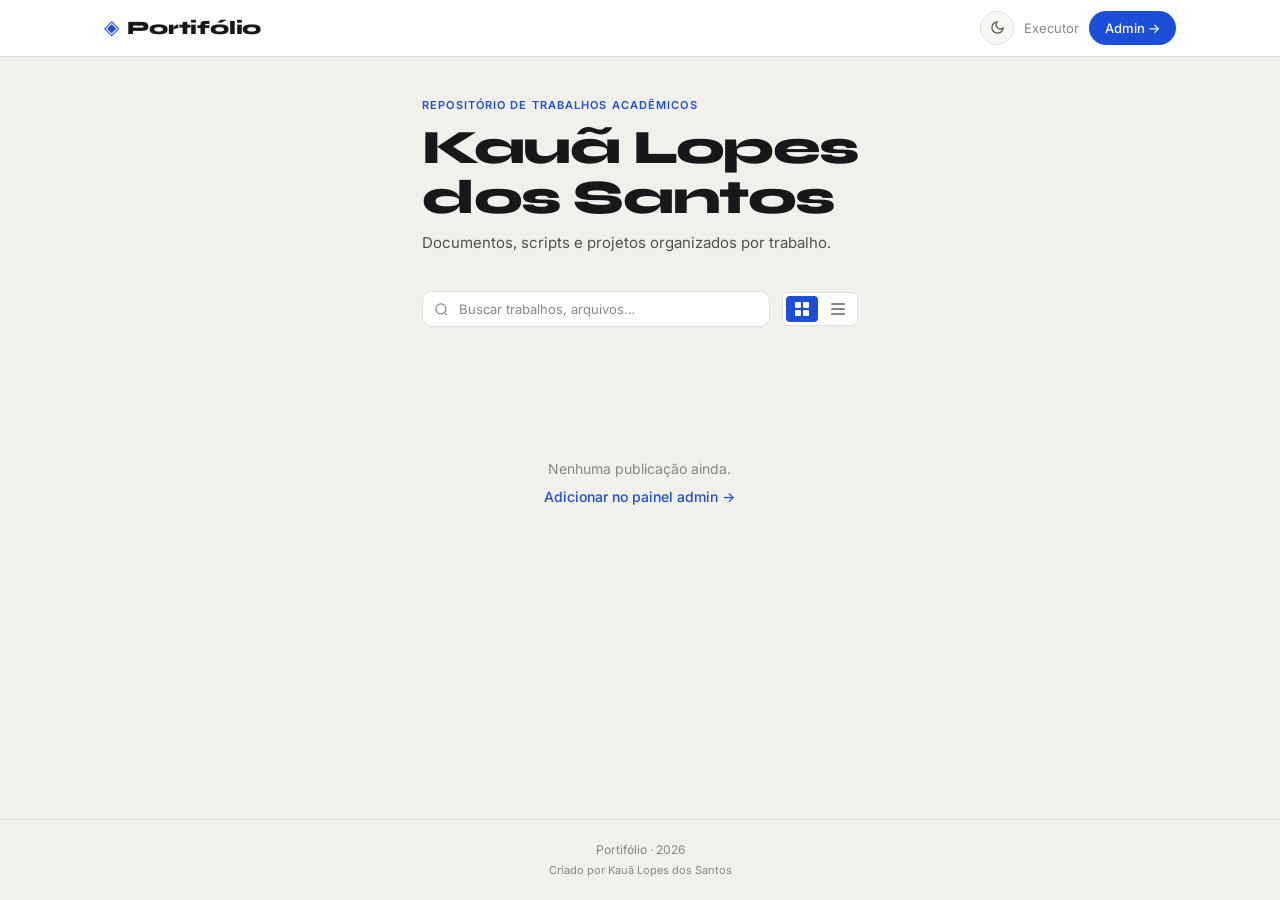
==== index.html @ 2f1df7cd "Add files via upload" ====
<!DOCTYPE html>
<html lang="pt-BR">
<head>
  <meta charset="UTF-8" />
  <meta name="viewport" content="width=device-width, initial-scale=1.0" />
  <title>Portifólio — Kauã Lopes dos Santos</title>
  <link rel="preconnect" href="https://fonts.googleapis.com" />
  <link href="https://fonts.googleapis.com/css2?family=Inter:wght@400;500;600&family=Syne:wght@700;800&display=swap" rel="stylesheet" />
  <link rel="stylesheet" href="assets/css/style.css" />
  <script src="assets/js/theme.js"></script>
</head>
<body>

  <header class="site-header">
    <div class="header-inner">
      <a href="index.html" class="logo">
        <span class="logo-icon">◈</span>
        Portifólio
      </a>
      <nav style="display:flex;align-items:center;gap:10px">
        <button class="theme-toggle" id="themeToggle" aria-label="Alternar tema">
          <svg class="icon-moon" width="15" height="15" viewBox="0 0 24 24" fill="none" stroke="currentColor" stroke-width="2"><path d="M21 12.79A9 9 0 1 1 11.21 3 7 7 0 0 0 21 12.79z"/></svg>
          <svg class="icon-sun"  width="15" height="15" viewBox="0 0 24 24" fill="none" stroke="currentColor" stroke-width="2"><circle cx="12" cy="12" r="5"/><line x1="12" y1="1" x2="12" y2="3"/><line x1="12" y1="21" x2="12" y2="23"/><line x1="4.22" y1="4.22" x2="5.64" y2="5.64"/><line x1="18.36" y1="18.36" x2="19.78" y2="19.78"/><line x1="1" y1="12" x2="3" y2="12"/><line x1="21" y1="12" x2="23" y2="12"/><line x1="4.22" y1="19.78" x2="5.64" y2="18.36"/><line x1="18.36" y1="5.64" x2="19.78" y2="4.22"/></svg>
        </button>
        <a href="executor/index.html" class="nav-back">Executor</a>
        <a href="admin/index.html" class="nav-admin">Admin →</a>
      </nav>
    </div>
  </header>

  <main class="container">

    <!-- Hero com nome do autor -->
    <section class="hero">
      <div class="hero-label">Repositório de trabalhos acadêmicos</div>
      <h1>Kauã Lopes<br>dos Santos</h1>
      <p class="hero-sub">Documentos, scripts e projetos organizados por trabalho.</p>
    </section>

    <!-- Toolbar: busca + toggle de view -->
    <div class="toolbar">
      <div class="search-wrap">
        <svg class="search-icon" width="15" height="15" viewBox="0 0 24 24" fill="none" stroke="currentColor" stroke-width="2">
          <circle cx="11" cy="11" r="8"/><line x1="21" y1="21" x2="16.65" y2="16.65"/>
        </svg>
        <input type="text" id="searchInput" class="search-input" placeholder="Buscar trabalhos, arquivos…" autocomplete="off" />
        <button class="search-clear" id="searchClear" aria-label="Limpar busca" style="display:none">
          <svg width="13" height="13" viewBox="0 0 24 24" fill="none" stroke="currentColor" stroke-width="2.5">
            <line x1="18" y1="6" x2="6" y2="18"/><line x1="6" y1="6" x2="18" y2="18"/>
          </svg>
        </button>
      </div>
      <div class="view-toggle">
        <button class="view-btn active" data-view="grid" title="Grade">
          <svg width="16" height="16" viewBox="0 0 16 16" fill="currentColor">
            <rect x="1" y="1" width="6" height="6" rx="1"/><rect x="9" y="1" width="6" height="6" rx="1"/>
            <rect x="1" y="9" width="6" height="6" rx="1"/><rect x="9" y="9" width="6" height="6" rx="1"/>
          </svg>
        </button>
        <button class="view-btn" data-view="list" title="Lista">
          <svg width="16" height="16" viewBox="0 0 16 16" fill="currentColor">
            <rect x="1" y="2" width="14" height="2" rx="1"/><rect x="1" y="7" width="14" height="2" rx="1"/>
            <rect x="1" y="12" width="14" height="2" rx="1"/>
          </svg>
        </button>
      </div>
    </div>

    <!-- Trabalhos (grid adaptativo unificado) -->
    <div id="postsView"></div>

    <p class="empty-state" id="emptyState" style="display:none">
      Nenhuma publicação ainda.<br>
      <a href="admin/index.html">Adicionar no painel admin →</a>
    </p>
  </main>

  <!-- Preview Modal -->
  <div class="modal-overlay" id="modalOverlay">
    <div class="modal" id="modal">
      <div class="modal-topbar">
        <span class="modal-title-text" id="modalTitleText"></span>
        <button class="modal-close" id="modalClose">✕</button>
      </div>
      <div class="modal-body" id="modalBody"></div>
      <div class="modal-footer" id="modalFooter"></div>
    </div>
  </div>

  <footer class="site-footer">
    <p>Portifólio · <span id="footerYear"></span></p>
    <p class="footer-author">Criado por Kauã Lopes dos Santos</p>
  </footer>

  <script src="assets/js/main.js"></script>
</body>
</html>
---- assets/css/style.css ----
/* ─── Design Tokens — Light ───────────────────────────────── */
:root {
  --bg:           #F2F0EB;
  --surface:      #FFFFFF;
  --surface-2:    #F8F7F4;
  --border:       #E2DFD8;
  --border-strong:#C8C4BC;
  --text:         #18181A;
  --text-2:       #52504D;
  --muted:        #8A8782;
  --accent:       #1D4ED8;
  --accent-lt:    #EEF2FF;
  --accent-hover: #1741B5;
  --success:      #16A34A;
  --success-lt:   #F0FDF4;
  --danger:       #DC2626;
  --danger-lt:    #FEF2F2;
  --warn-lt:      #FFFBEB;
  --warn:         #92400E;

  --radius-sm:    6px;
  --radius:       10px;
  --radius-lg:    16px;
  --shadow-sm:    0 1px 3px rgba(0,0,0,.07), 0 1px 2px rgba(0,0,0,.06);
  --shadow:       0 4px 16px rgba(0,0,0,.08);
  --shadow-hover: 0 8px 28px rgba(0,0,0,.14);
  --shadow-modal: 0 24px 64px rgba(0,0,0,.22);

  --font-display: 'Syne', system-ui, sans-serif;
  --font-body:    'Inter', system-ui, sans-serif;
}

/* ─── Design Tokens — Dark ────────────────────────────────── */
[data-theme="dark"] {
  --bg:           #0F0F13;
  --surface:      #18181F;
  --surface-2:    #1E1E27;
  --border:       #2A2A36;
  --border-strong:#3A3A4A;
  --text:         #EEEEF2;
  --text-2:       #A0A0B0;
  --muted:        #606075;
  --accent:       #6B9FFF;
  --accent-lt:    #1A2340;
  --accent-hover: #89B4FF;
  --success:      #4ADE80;
  --success-lt:   #0D2018;
  --danger:       #F87171;
  --danger-lt:    #2A0F0F;
  --warn-lt:      #211A00;
  --warn:         #FDE68A;

  --shadow-sm:    0 1px 3px rgba(0,0,0,.3), 0 1px 2px rgba(0,0,0,.2);
  --shadow:       0 4px 16px rgba(0,0,0,.4);
  --shadow-hover: 0 8px 28px rgba(0,0,0,.5);
  --shadow-modal: 0 24px 64px rgba(0,0,0,.7);
}

/* ─── Theme transition ────────────────────────────────────── */
body, .site-header, .panel, .admin-section, .auth-card,
.post-card, .modal, .drop-zone, .form-control, .notice,
.upload-zone, .admin-post-item, .selected-file-item {
  transition: background-color .25s ease, border-color .25s ease, color .2s ease, box-shadow .25s ease;
}

/* ─── Theme toggle button ─────────────────────────────────── */
.theme-toggle {
  width: 34px;
  height: 34px;
  border: 1px solid var(--border);
  border-radius: 50%;
  background: var(--surface-2);
  cursor: pointer;
  display: flex;
  align-items: center;
  justify-content: center;
  color: var(--text-2);
  flex-shrink: 0;
}
.theme-toggle:hover {
  border-color: var(--accent);
  color: var(--accent);
  background: var(--accent-lt);
}
.theme-toggle svg { display: none; }
[data-theme="dark"]  .theme-toggle .icon-sun  { display: block; }
[data-theme="light"] .theme-toggle .icon-moon { display: block; }
:root:not([data-theme]) .theme-toggle .icon-moon { display: block; }

/* ─── Reset ──────────────────────────────────────────────── */
*, *::before, *::after { box-sizing: border-box; margin: 0; padding: 0; }
html { scroll-behavior: smooth; }
body {
  font-family: var(--font-body);
  background: var(--bg);
  color: var(--text);
  font-size: 14px;
  line-height: 1.6;
  min-height: 100vh;
  display: flex;
  flex-direction: column;
}

/* ─── Header ─────────────────────────────────────────────── */
.site-header {
  background: var(--surface);
  border-bottom: 1px solid var(--border);
  position: sticky;
  top: 0;
  z-index: 100;
}
.header-inner {
  max-width: 1120px;
  margin: 0 auto;
  padding: 0 24px;
  height: 56px;
  display: flex;
  align-items: center;
  justify-content: space-between;
}
.logo {
  font-family: var(--font-display);
  font-size: 19px;
  font-weight: 800;
  color: var(--text);
  text-decoration: none;
  display: flex;
  align-items: center;
  gap: 8px;
  letter-spacing: -.01em;
}
.logo-icon {
  color: var(--accent);
  font-size: 20px;
  line-height: 1;
}
.nav-admin {
  padding: 7px 16px;
  background: var(--accent);
  color: #fff;
  border-radius: 20px;
  text-decoration: none;
  font-size: 13px;
  font-weight: 500;
  transition: background .15s;
}
.nav-admin:hover { background: var(--accent-hover); }
.nav-back {
  color: var(--muted);
  font-size: 13px;
  text-decoration: none;
  transition: color .15s;
}
.nav-back:hover { color: var(--text); }

/* ─── Layout ─────────────────────────────────────────────── */
.container {
  max-width: 1120px;
  margin: 0 auto;
  padding: 40px 24px 80px;
  flex: 1;
}

/* ─── Hero ───────────────────────────────────────────────── */
.hero { margin-bottom: 36px; }
.hero-label {
  font-size: 11px;
  font-weight: 600;
  letter-spacing: .1em;
  text-transform: uppercase;
  color: var(--accent);
  margin-bottom: 8px;
}
.hero h1 {
  font-family: var(--font-display);
  font-size: 48px;
  font-weight: 800;
  letter-spacing: -.03em;
  line-height: 1.05;
}
.hero-sub {
  color: var(--text-2);
  margin-top: 8px;
  font-size: 15px;
}

/* ─── Toolbar ────────────────────────────────────────────── */
.toolbar {
  display: flex;
  align-items: center;
  justify-content: space-between;
  margin-bottom: 28px;
  gap: 12px;
  flex-wrap: wrap;
}
/* ─── Search bar ─────────────────────────────────────────── */
.search-wrap {
  flex: 1;
  max-width: 480px;
  position: relative;
  display: flex;
  align-items: center;
}
.search-icon {
  position: absolute;
  left: 12px;
  color: var(--muted);
  pointer-events: none;
  flex-shrink: 0;
}
.search-input {
  width: 100%;
  padding: 9px 36px 9px 36px;
  border: 1px solid var(--border);
  border-radius: var(--radius);
  background: var(--surface);
  color: var(--text);
  font-family: var(--font-body);
  font-size: 13px;
  transition: border-color .15s, box-shadow .15s;
}
.search-input:focus {
  outline: none;
  border-color: var(--accent);
  box-shadow: 0 0 0 3px rgba(29,78,216,.1);
}
.search-input::placeholder { color: var(--muted); }
.search-clear {
  position: absolute;
  right: 10px;
  width: 20px; height: 20px;
  border: none; background: none;
  color: var(--muted); cursor: pointer;
  display: flex; align-items: center; justify-content: center;
  border-radius: 50%;
  transition: background .15s, color .15s;
}
.search-clear:hover { background: var(--border); color: var(--text); }
.view-toggle {
  display: flex;
  gap: 4px;
  background: var(--surface);
  border: 1px solid var(--border);
  border-radius: var(--radius-sm);
  padding: 3px;
}
.view-btn {
  padding: 5px 8px;
  border: none;
  border-radius: 4px;
  background: transparent;
  color: var(--muted);
  cursor: pointer;
  transition: all .15s;
  display: flex;
  align-items: center;
}
.view-btn.active, .view-btn:hover { background: var(--accent); color: #fff; }

/* ─── Projects grid (adaptive, auto-fill) ────────────────── */
.projects-grid {
  display: grid;
  grid-template-columns: repeat(auto-fill, minmax(300px, 1fr));
  gap: 20px;
  align-items: start;
}

/* ─── Project card ───────────────────────────────────────── */
.project-card {
  background: var(--surface);
  border: 1px solid var(--border);
  border-radius: var(--radius-lg);
  overflow: hidden;
  box-shadow: var(--shadow-sm);
}
.project-card-header {
  padding: 14px 16px 12px;
  display: flex; align-items: center; gap: 10px;
  border-bottom: 1px solid var(--border);
  background: var(--surface-2);
}
.project-card-icon {
  width: 30px; height: 30px;
  background: var(--accent-lt); border-radius: 7px;
  display: flex; align-items: center; justify-content: center;
  font-size: 14px; flex-shrink: 0;
}
.project-card-meta { flex: 1; min-width: 0; }
.project-card-name {
  font-family: var(--font-display); font-size: 14px; font-weight: 700;
  display: block; white-space: nowrap; overflow: hidden; text-overflow: ellipsis;
}
.project-card-count { font-size: 11px; color: var(--muted); }
.project-tags {
  padding: 8px 14px; display: flex; flex-wrap: wrap; gap: 5px;
  border-bottom: 1px solid var(--border); background: var(--surface-2);
}
.tag-chip {
  display: inline-block; padding: 3px 9px; border-radius: 20px;
  font-size: 11px; font-weight: 600;
  background: var(--accent-lt); color: var(--accent);
  border: 1px solid rgba(29,78,216,.2);
  white-space: nowrap;
}
.project-files {
  display: grid;
  grid-template-columns: repeat(auto-fill, minmax(110px, 1fr));
  gap: 1px;
  background: var(--border);
}

/* ─── File card (inside project) ─────────────────────────── */
.file-card {
  background: var(--surface); cursor: pointer;
  position: relative; overflow: visible;
  transition: background .15s;
}
.file-card:hover { background: var(--accent-lt); z-index: 10; }
.file-card .card-thumb {
  width: 100%; height: 80px;
  background: var(--surface-2);
  display: flex; align-items: center; justify-content: center; overflow: hidden;
}
.file-card .card-thumb img {
  width: 100%; height: 100%; object-fit: cover; transition: transform .3s;
}
.file-card:hover .card-thumb img { transform: scale(1.05); }
.file-icon-wrap { display: flex; flex-direction: column; align-items: center; gap: 5px; }
.file-icon-big { font-size: 26px; line-height: 1; }
.ext-chip {
  font-size: 9px; font-weight: 700; letter-spacing: .07em; text-transform: uppercase;
  background: var(--accent-lt); color: var(--accent); padding: 2px 6px; border-radius: 20px;
}
.file-card .card-body { padding: 6px 9px 8px; }
.file-card .card-title {
  font-weight: 600; font-size: 11px; line-height: 1.35;
  display: -webkit-box; -webkit-line-clamp: 2; -webkit-box-orient: vertical;
  overflow: hidden; margin-bottom: 3px;
}
.file-card .card-meta { font-size: 10px; color: var(--muted); display: flex; justify-content: space-between; }

/* ─── Hover preview popover ──────────────────────────────── */
.card-preview-pop {
  position: absolute; left: calc(100% + 10px); top: 50%;
  transform: translateY(-50%) scale(.95);
  width: 280px; background: var(--surface);
  border: 1px solid var(--border); border-radius: var(--radius);
  box-shadow: var(--shadow-modal); overflow: hidden;
  z-index: 300; opacity: 0; pointer-events: none;
  transition: opacity .18s, transform .18s;
}
.card-preview-pop.flip-left { left: auto; right: calc(100% + 10px); }
.file-card:hover .card-preview-pop { opacity: 1; transform: translateY(-50%) scale(1); }
.pop-header {
  padding: 8px 12px; border-bottom: 1px solid var(--border);
  background: var(--surface-2);
  display: flex; align-items: center; gap: 7px;
  font-size: 11px; font-weight: 600; color: var(--text-2);
}
.pop-header span:last-child { white-space: nowrap; overflow: hidden; text-overflow: ellipsis; }
.pop-body {
  width: 100%; height: 200px;
  display: flex; align-items: center; justify-content: center;
  background: var(--surface-2); overflow: hidden;
}
.pop-body iframe { width: 100%; height: 100%; border: none; pointer-events: none; }
.pop-body img { max-width: 100%; max-height: 100%; object-fit: contain; }
.pop-body pre {
  margin: 0; padding: 10px 12px;
  font-family: 'Courier New', monospace; font-size: 10px; line-height: 1.6;
  white-space: pre-wrap; word-break: break-word;
  overflow: auto; width: 100%; height: 100%;
  color: var(--text-2); background: var(--surface-2);
}
.pop-body .py-preview { background: #1E1E2E !important; color: #CDD6F4 !important; }
.pop-no-preview {
  display: flex; flex-direction: column; align-items: center;
  gap: 7px; color: var(--muted); font-size: 12px;
}
.pop-no-preview span:first-child { font-size: 30px; }

/* ─── Python syntax highlight ────────────────────────────── */
.hl-kw      { color: #CBA6F7; font-weight: 600; }
.hl-str     { color: #A6E3A1; }
.hl-cmt     { color: #6C7086; font-style: italic; }
.hl-num     { color: #FAB387; }
.hl-builtin { color: #89B4FA; }
.hl-dec     { color: #F5C2E7; }
.py-modal-viewer {
  font-family: 'Courier New', monospace !important;
  font-size: 13px !important;
  background: #1E1E2E !important;
  color: #CDD6F4 !important;
  line-height: 1.75; white-space: pre-wrap; word-break: break-word;
}

/* ─── List view ──────────────────────────────────────────── */
.posts-list-outer { display: flex; flex-direction: column; gap: 14px; }
.project-list-group {
  background: var(--surface); border: 1px solid var(--border); border-radius: var(--radius); overflow: hidden;
}
.project-list-header {
  padding: 11px 16px; background: var(--surface-2); border-bottom: 1px solid var(--border);
  display: flex; align-items: center; gap: 8px; flex-wrap: wrap;
}
.project-list-icon { font-size: 14px; }
.project-list-name { font-family: var(--font-display); font-size: 14px; font-weight: 700; }
.project-count-badge {
  font-size: 11px; color: var(--muted); background: var(--surface);
  border: 1px solid var(--border); padding: 1px 7px; border-radius: 20px; margin-right: auto;
}
.list-item {
  background: var(--surface); border-bottom: 1px solid var(--border);
  padding: 11px 16px; display: flex; align-items: center; gap: 14px; cursor: pointer;
  transition: background .15s;
}
.list-item:last-child { border-bottom: none; }
.list-item:hover { background: var(--accent-lt); }
.list-icon { font-size: 20px; flex-shrink: 0; }
.list-info { flex: 1; min-width: 0; }
.list-title { font-size: 13px; font-weight: 600; white-space: nowrap; overflow: hidden; text-overflow: ellipsis; }
.list-meta { font-size: 11px; color: var(--muted); margin-top: 2px; }
.list-badge {
  font-size: 10px; font-weight: 700; text-transform: uppercase; letter-spacing: .06em;
  padding: 3px 8px; border-radius: 20px; background: var(--surface-2);
  color: var(--muted); border: 1px solid var(--border); flex-shrink: 0;
}

/* ─── Footer author ──────────────────────────────────────── */
.footer-author { font-size: 11px; color: var(--muted); margin-top: 3px; }

/* ─── Responsive ─────────────────────────────────────────── */
@media (max-width: 700px) {
  .projects-grid { grid-template-columns: 1fr; }
  .hero h1 { font-size: 32px; }
  .card-preview-pop { display: none; }
  .modal { border-radius: var(--radius); }
  .auth-card { padding: 28px 20px; }
  .admin-section { padding: 20px; }
  .form-row { grid-template-columns: 1fr; }
}

/* ─── Modal ──────────────────────────────────────────────── */
.modal-overlay {
  position: fixed;
  inset: 0;
  background: rgba(0,0,0,.45);
  backdrop-filter: blur(6px);
  z-index: 200;
  display: flex;
  align-items: center;
  justify-content: center;
  padding: 20px;
  opacity: 0;
  pointer-events: none;
  transition: opacity .2s;
}
.modal-overlay.open { opacity: 1; pointer-events: all; }
.modal {
  background: var(--surface);
  border-radius: var(--radius-lg);
  width: 100%;
  max-width: 880px;
  max-height: 92vh;
  display: flex;
  flex-direction: column;
  overflow: hidden;
  box-shadow: var(--shadow-modal);
  transform: scale(.97) translateY(8px);
  transition: transform .25s cubic-bezier(.34,1.56,.64,1);
}
.modal-overlay.open .modal { transform: scale(1) translateY(0); }
.modal-topbar {
  padding: 14px 18px;
  border-bottom: 1px solid var(--border);
  display: flex;
  align-items: center;
  justify-content: space-between;
  flex-shrink: 0;
}
.modal-title-text { font-size: 13px; font-weight: 600; color: var(--text-2); }
.modal-close {
  width: 30px; height: 30px;
  border: none;
  background: var(--surface-2);
  border-radius: 50%;
  cursor: pointer;
  font-size: 14px;
  color: var(--text-2);
  display: flex;
  align-items: center;
  justify-content: center;
  transition: background .15s;
}
.modal-close:hover { background: var(--border); }
.modal-body {
  flex: 1;
  overflow: auto;
  min-height: 300px;
}
.modal-body iframe, .modal-body img {
  width: 100%; height: 100%;
  min-height: 420px;
  border: none;
  display: block;
}
.modal-body img { object-fit: contain; max-height: 72vh; }
.modal-footer {
  padding: 14px 18px;
  border-top: 1px solid var(--border);
  display: flex;
  align-items: center;
  justify-content: space-between;
  gap: 12px;
  flex-shrink: 0;
}
.modal-info strong { font-size: 14px; display: block; }
.modal-info .meta { font-size: 12px; color: var(--muted); margin-top: 2px; }
.btn-download {
  padding: 8px 18px;
  background: var(--accent);
  color: #fff;
  border: none;
  border-radius: var(--radius-sm);
  cursor: pointer;
  font-family: var(--font-body);
  font-size: 13px;
  font-weight: 500;
  text-decoration: none;
  display: inline-flex;
  align-items: center;
  gap: 6px;
  white-space: nowrap;
  transition: background .15s;
}
.btn-download:hover { background: var(--accent-hover); }
.text-viewer {
  padding: 24px;
  font-family: 'Courier New', monospace;
  font-size: 12.5px;
  white-space: pre-wrap;
  word-break: break-word;
  line-height: 1.75;
  background: var(--surface-2);
  min-height: 100%;
  overflow: auto;
}
.no-preview {
  display: flex; flex-direction: column;
  align-items: center; justify-content: center;
  height: 300px; gap: 12px; color: var(--muted);
}
.no-preview .icon { font-size: 56px; }
.no-preview p { font-size: 14px; }

/* ─── Empty state ────────────────────────────────────────── */
.empty-state {
  text-align: center;
  padding: 100px 20px;
  color: var(--muted);
  line-height: 2;
}
.empty-state a { color: var(--accent); text-decoration: none; font-weight: 500; }
.empty-state a:hover { text-decoration: underline; }

/* ─── Footer ─────────────────────────────────────────────── */
.site-footer {
  text-align: center;
  padding: 20px;
  font-size: 12px;
  color: var(--muted);
  border-top: 1px solid var(--border);
  margin-top: auto;
}

/* ═══════════════════════════════════════════════════════════
   ADMIN STYLES
═══════════════════════════════════════════════════════════ */

/* Auth gate */
.auth-gate {
  display: flex;
  align-items: center;
  justify-content: center;
  min-height: calc(100vh - 56px);
  padding: 40px 24px;
}
.auth-card {
  background: var(--surface);
  border: 1px solid var(--border);
  border-radius: var(--radius-lg);
  padding: 40px;
  width: 100%;
  max-width: 440px;
  box-shadow: var(--shadow);
  text-align: center;
}
.auth-icon { font-size: 36px; margin-bottom: 16px; }
.auth-card h2 {
  font-family: var(--font-display);
  font-size: 22px;
  font-weight: 800;
  margin-bottom: 8px;
}
.auth-card p { color: var(--text-2); font-size: 13px; }
.auth-note {
  margin-top: 16px;
  font-size: 11px;
  color: var(--muted);
}

/* Admin section */
.admin-section {
  background: var(--surface);
  border: 1px solid var(--border);
  border-radius: var(--radius-lg);
  padding: 28px;
  margin-bottom: 20px;
}
.section-head {
  display: flex;
  align-items: center;
  justify-content: space-between;
  margin-bottom: 20px;
  padding-bottom: 16px;
  border-bottom: 1px solid var(--border);
}
.admin-section > h2 {
  font-family: var(--font-display);
  font-size: 18px;
  font-weight: 700;
  margin-bottom: 20px;
  padding-bottom: 16px;
  border-bottom: 1px solid var(--border);
}
.section-head h2 { font-family: var(--font-display); font-size: 18px; font-weight: 700; }

/* Upload zone */
.upload-zone {
  border: 2px dashed var(--border);
  border-radius: var(--radius);
  cursor: pointer;
  transition: all .15s;
  background: var(--surface-2);
}
.upload-zone:hover, .upload-zone.drag-over {
  border-color: var(--accent);
  background: var(--accent-lt);
}
.upload-zone-inner {
  padding: 48px 24px;
  text-align: center;
  pointer-events: none;
}
.upload-icon {
  width: 60px; height: 60px;
  background: var(--surface);
  border: 1px solid var(--border);
  border-radius: 14px;
  display: flex;
  align-items: center;
  justify-content: center;
  margin: 0 auto 16px;
  color: var(--muted);
  transition: border-color .15s, color .15s;
}
.upload-zone:hover .upload-icon,
.upload-zone.drag-over .upload-icon { border-color: var(--accent); color: var(--accent); }
.upload-text { font-size: 14px; color: var(--text-2); }
.upload-link { color: var(--accent); font-weight: 500; }
.upload-hint { font-size: 12px; color: var(--muted); margin-top: 6px; }

/* Selected files */
.selected-files {
  margin-top: 12px;
  display: flex;
  flex-direction: column;
  gap: 8px;
}
.selected-file-item {
  display: flex;
  align-items: center;
  gap: 10px;
  padding: 10px 14px;
  background: var(--surface-2);
  border: 1px solid var(--border);
  border-radius: var(--radius-sm);
  font-size: 13px;
}
.selected-file-item .file-name { flex: 1; font-weight: 500; overflow: hidden; text-overflow: ellipsis; white-space: nowrap; }
.selected-file-item .file-size { color: var(--muted); font-size: 12px; flex-shrink: 0; }
.selected-file-item .remove-file {
  background: none; border: none; color: var(--muted);
  cursor: pointer; font-size: 14px; padding: 2px;
  flex-shrink: 0; transition: color .15s;
}
.selected-file-item .remove-file:hover { color: var(--danger); }

/* Upload form */
.upload-form { margin-top: 20px; padding-top: 20px; border-top: 1px solid var(--border); }
.form-row {
  display: grid;
  grid-template-columns: 1fr 1fr;
  gap: 16px;
}
.form-group { margin-bottom: 16px; }
.form-group label {
  display: block;
  font-size: 12px;
  font-weight: 600;
  letter-spacing: .01em;
  margin-bottom: 6px;
  color: var(--text);
}
.optional { color: var(--muted); font-weight: 400; }
.form-control {
  width: 100%;
  padding: 9px 12px;
  border: 1px solid var(--border);
  border-radius: var(--radius-sm);
  font-family: var(--font-body);
  font-size: 13px;
  background: var(--bg);
  color: var(--text);
  transition: border-color .15s, box-shadow .15s;
}
.form-control:focus {
  outline: none;
  border-color: var(--accent);
  box-shadow: 0 0 0 3px rgba(29,78,216,.12);
}
.field-hint { font-size: 11px; color: var(--muted); margin-top: 4px; display: block; }
.folder-input-wrap { position: relative; }

/* Buttons */
.btn-primary {
  padding: 10px 20px;
  background: var(--accent);
  color: #fff;
  border: none;
  border-radius: var(--radius-sm);
  font-family: var(--font-body);
  font-size: 14px;
  font-weight: 600;
  cursor: pointer;
  transition: background .15s;
  display: inline-flex;
  align-items: center;
  gap: 8px;
}
.btn-primary:hover { background: var(--accent-hover); }
.btn-primary:disabled { opacity: .6; cursor: not-allowed; }
.btn-upload { margin-top: 4px; }
.btn-logout {
  padding: 6px 14px;
  background: none;
  border: 1px solid var(--border);
  border-radius: var(--radius-sm);
  font-size: 12px;
  font-family: var(--font-body);
  color: var(--muted);
  cursor: pointer;
  transition: all .15s;
}
.btn-logout:hover { border-color: var(--danger); color: var(--danger); }
.btn-danger {
  padding: 5px 10px;
  background: none;
  border: 1px solid var(--border);
  border-radius: var(--radius-sm);
  font-size: 11px;
  font-family: var(--font-body);
  color: var(--muted);
  cursor: pointer;
  transition: all .15s;
  white-space: nowrap;
}
.btn-danger:hover { background: var(--danger-lt); border-color: var(--danger); color: var(--danger); }

/* Notices */
.notice {
  padding: 12px 16px;
  border-radius: var(--radius-sm);
  font-size: 13px;
  line-height: 1.6;
  margin-top: 14px;
}
.notice.success { background: var(--success-lt); color: var(--success); border: 1px solid #bbf7d0; }
.notice.error   { background: var(--danger-lt);  color: var(--danger);  border: 1px solid #fecaca; }
.notice.info    { background: var(--warn-lt);    color: var(--warn);    border: 1px solid #fde68a; }
.notice code { background: rgba(0,0,0,.07); padding: 1px 5px; border-radius: 3px; font-size: .9em; }

/* Post list (admin) */
.admin-folder-group { margin-bottom: 24px; }
.admin-folder-label {
  font-size: 11px;
  font-weight: 600;
  letter-spacing: .08em;
  text-transform: uppercase;
  color: var(--accent);
  margin-bottom: 8px;
  display: flex;
  align-items: center;
  gap: 6px;
}
.admin-post-item {
  display: flex;
  align-items: center;
  gap: 12px;
  padding: 10px 14px;
  border: 1px solid var(--border);
  border-radius: var(--radius-sm);
  margin-bottom: 6px;
  background: var(--surface-2);
  font-size: 13px;
}
.admin-post-icon { font-size: 20px; flex-shrink: 0; }
.admin-post-info { flex: 1; min-width: 0; }
.admin-post-info strong { display: block; font-size: 13px; white-space: nowrap; overflow: hidden; text-overflow: ellipsis; }
.admin-post-info span { font-size: 11px; color: var(--muted); }

/* Progress */
.progress-wrap { margin-top: 12px; }
.progress-bar-track {
  height: 4px;
  background: var(--border);
  border-radius: 2px;
  overflow: hidden;
  margin-top: 6px;
}
.progress-bar-fill {
  height: 100%;
  background: var(--accent);
  border-radius: 2px;
  transition: width .3s;
}
.progress-label { font-size: 12px; color: var(--text-2); }

/* Loading state */
.loading-state { color: var(--muted); font-size: 13px; padding: 20px 0; }

/* ─── Responsive ─────────────────────────────────────────── */
@media (max-width: 900px) {
  #foldersView { grid-template-columns: repeat(2, 1fr); }
}
@media (max-width: 640px) {
  #foldersView { grid-template-columns: 1fr; }
  .hero h1 { font-size: 28px; }
  .posts-grid { grid-template-columns: repeat(auto-fill, minmax(130px, 1fr)); gap: 8px; }
  .card-thumb { height: 90px; }
  .modal { border-radius: var(--radius); }
  .auth-card { padding: 28px 20px; }
  .admin-section { padding: 20px; }
  /* Popover disabled on mobile */
  .card-preview-pop { display: none; }
}
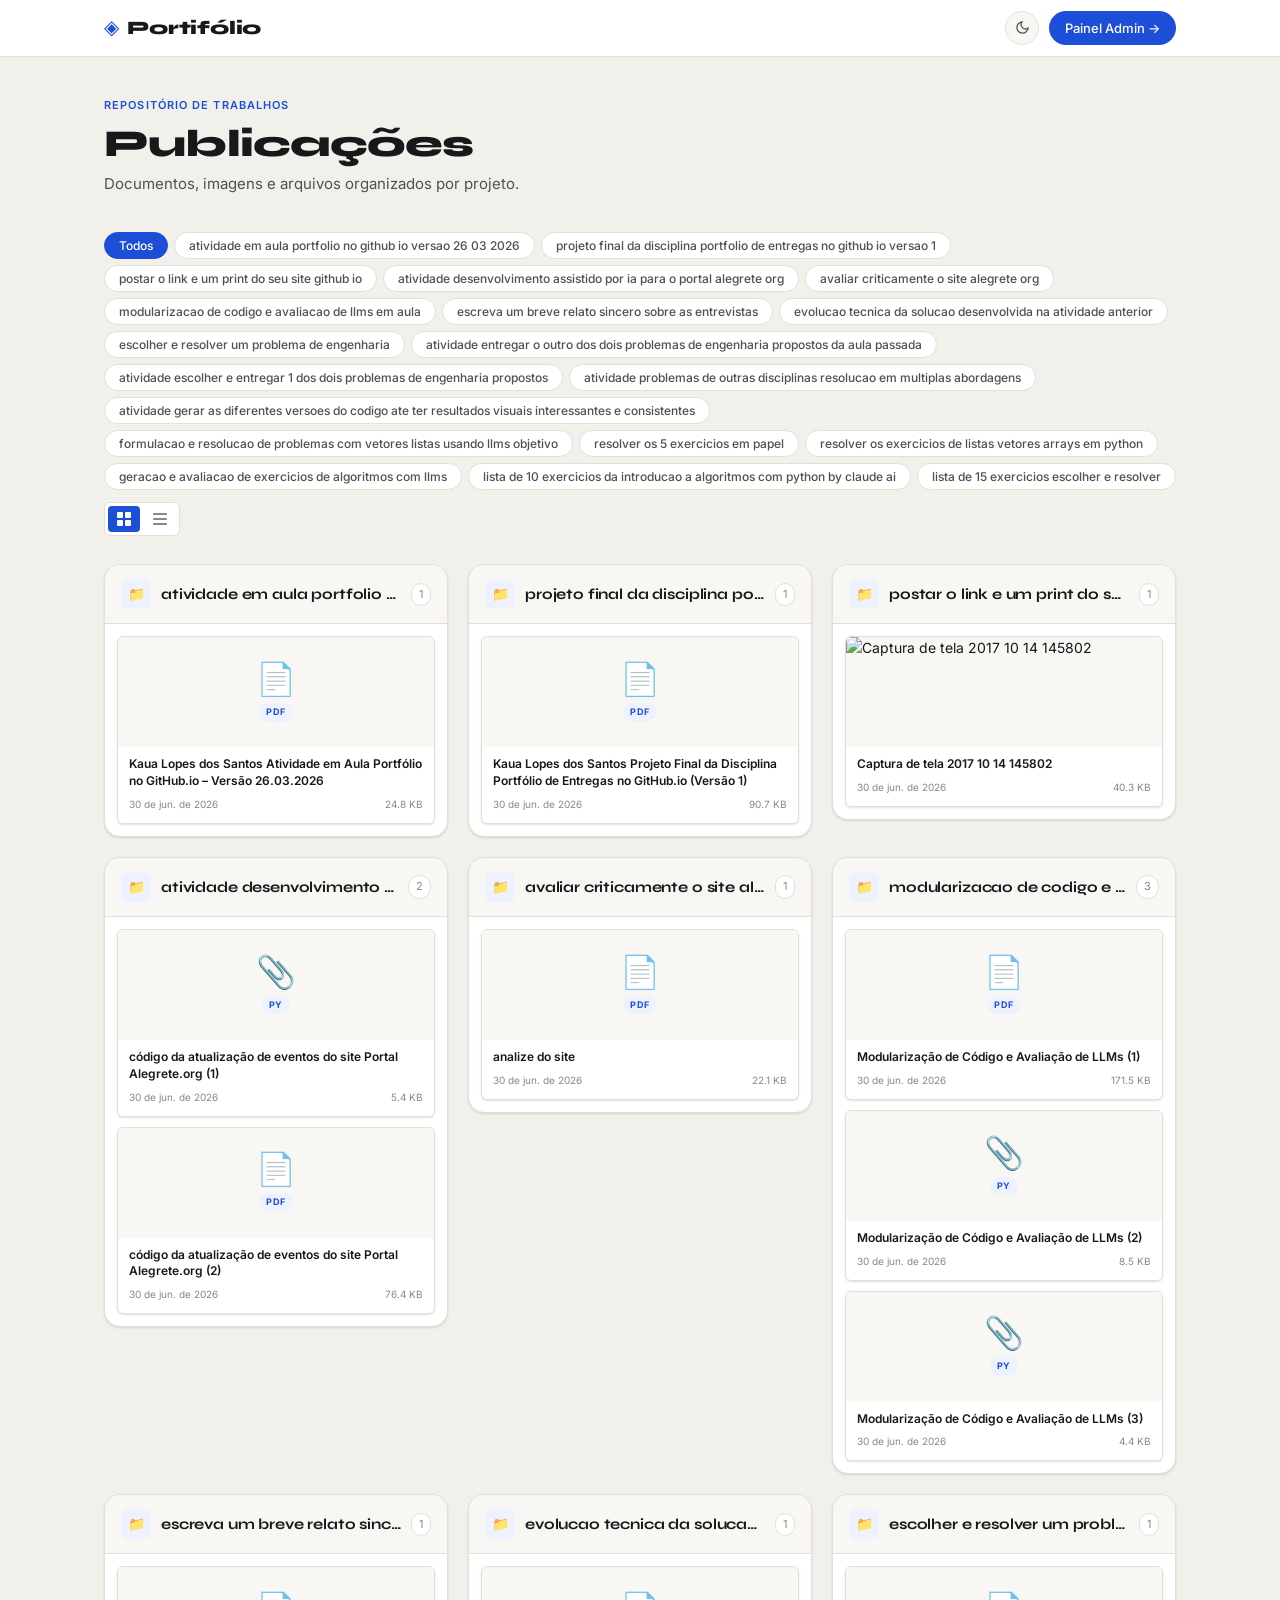
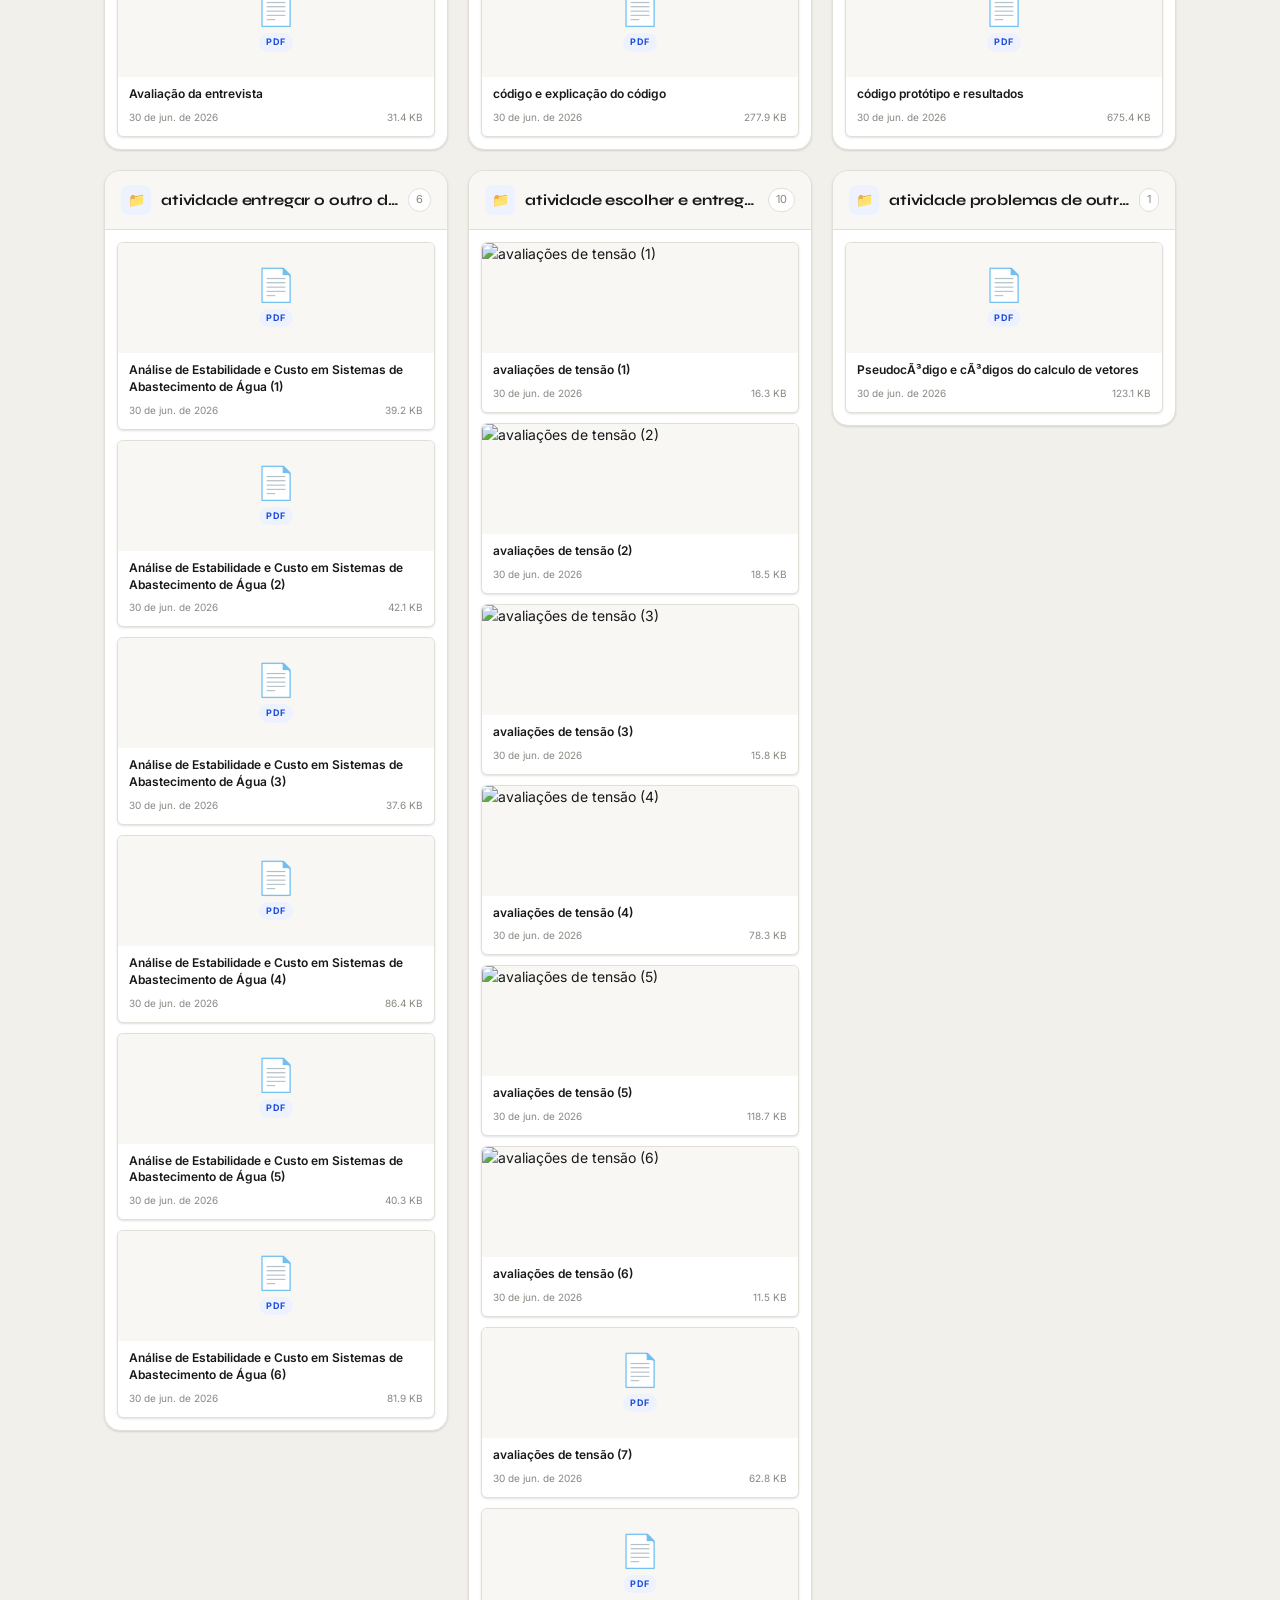
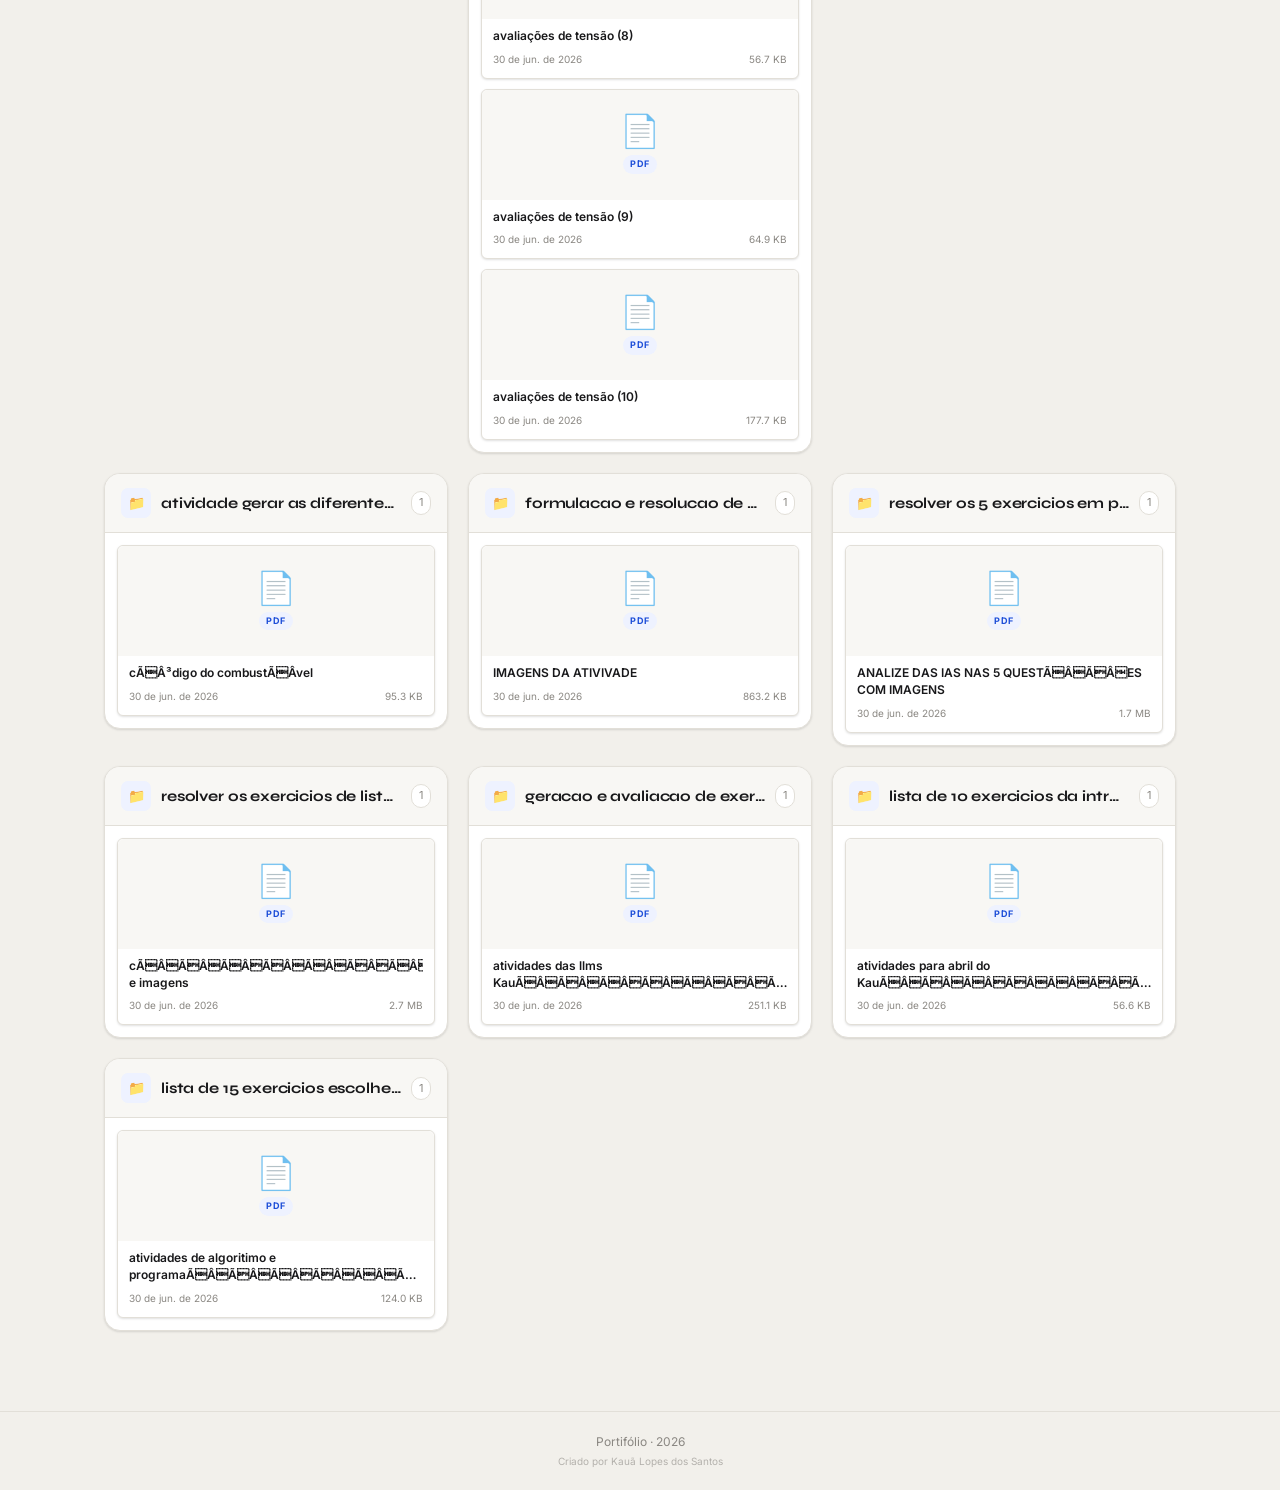
==== commit 07b170cd: "Add files via upload" ====
--- a/index.html
+++ b/index.html
@@ -3,7 +3,7 @@
 <head>
   <meta charset="UTF-8" />
   <meta name="viewport" content="width=device-width, initial-scale=1.0" />
-  <title>Portifólio — Kauã Lopes dos Santos</title>
+  <title>Portifólio</title>
   <link rel="preconnect" href="https://fonts.googleapis.com" />
   <link href="https://fonts.googleapis.com/css2?family=Inter:wght@400;500;600&family=Syne:wght@700;800&display=swap" rel="stylesheet" />
   <link rel="stylesheet" href="assets/css/style.css" />
@@ -22,33 +22,22 @@
           <svg class="icon-moon" width="15" height="15" viewBox="0 0 24 24" fill="none" stroke="currentColor" stroke-width="2"><path d="M21 12.79A9 9 0 1 1 11.21 3 7 7 0 0 0 21 12.79z"/></svg>
           <svg class="icon-sun"  width="15" height="15" viewBox="0 0 24 24" fill="none" stroke="currentColor" stroke-width="2"><circle cx="12" cy="12" r="5"/><line x1="12" y1="1" x2="12" y2="3"/><line x1="12" y1="21" x2="12" y2="23"/><line x1="4.22" y1="4.22" x2="5.64" y2="5.64"/><line x1="18.36" y1="18.36" x2="19.78" y2="19.78"/><line x1="1" y1="12" x2="3" y2="12"/><line x1="21" y1="12" x2="23" y2="12"/><line x1="4.22" y1="19.78" x2="5.64" y2="18.36"/><line x1="18.36" y1="5.64" x2="19.78" y2="4.22"/></svg>
         </button>
-        <a href="executor/index.html" class="nav-back">Executor</a>
-        <a href="admin/index.html" class="nav-admin">Admin →</a>
+        <a href="admin/index.html" class="nav-admin">Painel Admin →</a>
       </nav>
     </div>
   </header>
 
   <main class="container">
-
-    <!-- Hero com nome do autor -->
     <section class="hero">
-      <div class="hero-label">Repositório de trabalhos acadêmicos</div>
-      <h1>Kauã Lopes<br>dos Santos</h1>
-      <p class="hero-sub">Documentos, scripts e projetos organizados por trabalho.</p>
+      <div class="hero-label">Repositório de trabalhos</div>
+      <h1>Publicações</h1>
+      <p class="hero-sub">Documentos, imagens e arquivos organizados por projeto.</p>
     </section>
 
-    <!-- Toolbar: busca + toggle de view -->
+    <!-- View toggle -->
     <div class="toolbar">
-      <div class="search-wrap">
-        <svg class="search-icon" width="15" height="15" viewBox="0 0 24 24" fill="none" stroke="currentColor" stroke-width="2">
-          <circle cx="11" cy="11" r="8"/><line x1="21" y1="21" x2="16.65" y2="16.65"/>
-        </svg>
-        <input type="text" id="searchInput" class="search-input" placeholder="Buscar trabalhos, arquivos…" autocomplete="off" />
-        <button class="search-clear" id="searchClear" aria-label="Limpar busca" style="display:none">
-          <svg width="13" height="13" viewBox="0 0 24 24" fill="none" stroke="currentColor" stroke-width="2.5">
-            <line x1="18" y1="6" x2="6" y2="18"/><line x1="6" y1="6" x2="18" y2="18"/>
-          </svg>
-        </button>
+      <div class="filter-bar" id="filterBar">
+        <button class="filter-btn active" data-filter="all">Todos</button>
       </div>
       <div class="view-toggle">
         <button class="view-btn active" data-view="grid" title="Grade">
@@ -66,8 +55,8 @@
       </div>
     </div>
 
-    <!-- Trabalhos (grid adaptativo unificado) -->
-    <div id="postsView"></div>
+    <!-- Folders / Projects -->
+    <div id="foldersView"></div>
 
     <p class="empty-state" id="emptyState" style="display:none">
       Nenhuma publicação ainda.<br>
@@ -88,8 +77,7 @@
   </div>
 
   <footer class="site-footer">
-    <p>Portifólio · <span id="footerYear"></span></p>
-    <p class="footer-author">Criado por Kauã Lopes dos Santos</p>
+    <p>Portifólio · <span id="footerYear"></span><br><small style="font-size:10px;opacity:.6">Criado por Kauã Lopes dos Santos</small></p>
   </footer>
 
   <script src="assets/js/main.js"></script>
--- a/assets/css/style.css
+++ b/assets/css/style.css
@@ -173,10 +173,10 @@
 }
 .hero h1 {
   font-family: var(--font-display);
-  font-size: 48px;
+  font-size: 38px;
   font-weight: 800;
-  letter-spacing: -.03em;
-  line-height: 1.05;
+  letter-spacing: -.02em;
+  line-height: 1.1;
 }
 .hero-sub {
   color: var(--text-2);
@@ -193,49 +193,26 @@
   gap: 12px;
   flex-wrap: wrap;
 }
-/* ─── Search bar ─────────────────────────────────────────── */
-.search-wrap {
-  flex: 1;
-  max-width: 480px;
-  position: relative;
-  display: flex;
-  align-items: center;
-}
-.search-icon {
-  position: absolute;
-  left: 12px;
-  color: var(--muted);
-  pointer-events: none;
-  flex-shrink: 0;
-}
-.search-input {
-  width: 100%;
-  padding: 9px 36px 9px 36px;
-  border: 1px solid var(--border);
-  border-radius: var(--radius);
-  background: var(--surface);
-  color: var(--text);
+.filter-bar {
+  display: flex;
+  gap: 6px;
+  flex-wrap: wrap;
+}
+.filter-btn {
+  padding: 5px 14px;
+  border-radius: 20px;
+  border: 1px solid var(--border);
+  background: var(--surface);
+  color: var(--text-2);
   font-family: var(--font-body);
-  font-size: 13px;
-  transition: border-color .15s, box-shadow .15s;
-}
-.search-input:focus {
-  outline: none;
-  border-color: var(--accent);
-  box-shadow: 0 0 0 3px rgba(29,78,216,.1);
-}
-.search-input::placeholder { color: var(--muted); }
-.search-clear {
-  position: absolute;
-  right: 10px;
-  width: 20px; height: 20px;
-  border: none; background: none;
-  color: var(--muted); cursor: pointer;
-  display: flex; align-items: center; justify-content: center;
-  border-radius: 50%;
-  transition: background .15s, color .15s;
-}
-.search-clear:hover { background: var(--border); color: var(--text); }
+  font-size: 12px;
+  font-weight: 500;
+  cursor: pointer;
+  transition: all .15s;
+  white-space: nowrap;
+}
+.filter-btn:hover { border-color: var(--accent); color: var(--accent); }
+.filter-btn.active { background: var(--accent); border-color: var(--accent); color: #fff; }
 .view-toggle {
   display: flex;
   gap: 4px;
@@ -257,187 +234,257 @@
 }
 .view-btn.active, .view-btn:hover { background: var(--accent); color: #fff; }
 
-/* ─── Projects grid (adaptive, auto-fill) ────────────────── */
-.projects-grid {
+/* ─── Folders outer grid (3 columns) ─────────────────────── */
+#foldersView {
   display: grid;
-  grid-template-columns: repeat(auto-fill, minmax(300px, 1fr));
+  grid-template-columns: repeat(3, 1fr);
   gap: 20px;
   align-items: start;
 }
 
-/* ─── Project card ───────────────────────────────────────── */
-.project-card {
+/* ─── Folder groups ──────────────────────────────────────── */
+.folder-group {
   background: var(--surface);
   border: 1px solid var(--border);
   border-radius: var(--radius-lg);
   overflow: hidden;
   box-shadow: var(--shadow-sm);
 }
-.project-card-header {
-  padding: 14px 16px 12px;
-  display: flex; align-items: center; gap: 10px;
+.folder-header {
+  display: flex;
+  align-items: center;
+  gap: 10px;
+  padding: 14px 16px;
   border-bottom: 1px solid var(--border);
   background: var(--surface-2);
 }
-.project-card-icon {
-  width: 30px; height: 30px;
-  background: var(--accent-lt); border-radius: 7px;
-  display: flex; align-items: center; justify-content: center;
-  font-size: 14px; flex-shrink: 0;
-}
-.project-card-meta { flex: 1; min-width: 0; }
-.project-card-name {
-  font-family: var(--font-display); font-size: 14px; font-weight: 700;
-  display: block; white-space: nowrap; overflow: hidden; text-overflow: ellipsis;
-}
-.project-card-count { font-size: 11px; color: var(--muted); }
-.project-tags {
-  padding: 8px 14px; display: flex; flex-wrap: wrap; gap: 5px;
-  border-bottom: 1px solid var(--border); background: var(--surface-2);
-}
-.tag-chip {
-  display: inline-block; padding: 3px 9px; border-radius: 20px;
-  font-size: 11px; font-weight: 600;
-  background: var(--accent-lt); color: var(--accent);
-  border: 1px solid rgba(29,78,216,.2);
+.folder-icon {
+  width: 30px;
+  height: 30px;
+  background: var(--accent-lt);
+  border-radius: 7px;
+  display: flex;
+  align-items: center;
+  justify-content: center;
+  font-size: 14px;
+  flex-shrink: 0;
+}
+.folder-name {
+  font-family: var(--font-display);
+  font-size: 15px;
+  font-weight: 700;
+  letter-spacing: -.01em;
   white-space: nowrap;
-}
-.project-files {
+  overflow: hidden;
+  text-overflow: ellipsis;
+}
+.folder-count {
+  font-size: 11px;
+  color: var(--muted);
+  background: var(--surface);
+  border: 1px solid var(--border);
+  padding: 2px 7px;
+  border-radius: 20px;
+  margin-left: auto;
+  flex-shrink: 0;
+}
+.folder-cards {
+  padding: 12px;
+  display: flex;
+  flex-direction: column;
+  gap: 8px;
+}
+
+/* ─── Grid (inside folder, when grid view active) ─────────── */
+.posts-grid {
+  padding: 12px;
   display: grid;
-  grid-template-columns: repeat(auto-fill, minmax(110px, 1fr));
-  gap: 1px;
-  background: var(--border);
-}
-
-/* ─── File card (inside project) ─────────────────────────── */
-.file-card {
-  background: var(--surface); cursor: pointer;
-  position: relative; overflow: visible;
-  transition: background .15s;
-}
-.file-card:hover { background: var(--accent-lt); z-index: 10; }
-.file-card .card-thumb {
-  width: 100%; height: 80px;
-  background: var(--surface-2);
-  display: flex; align-items: center; justify-content: center; overflow: hidden;
-}
-.file-card .card-thumb img {
-  width: 100%; height: 100%; object-fit: cover; transition: transform .3s;
-}
-.file-card:hover .card-thumb img { transform: scale(1.05); }
-.file-icon-wrap { display: flex; flex-direction: column; align-items: center; gap: 5px; }
-.file-icon-big { font-size: 26px; line-height: 1; }
+  grid-template-columns: repeat(auto-fill, minmax(160px, 1fr));
+  gap: 10px;
+}
+
+/* ─── Card ───────────────────────────────────────────────── */
+.post-card {
+  background: var(--surface);
+  border: 1px solid var(--border);
+  border-radius: var(--radius-sm);
+  overflow: visible;
+  box-shadow: var(--shadow-sm);
+  cursor: pointer;
+  transition: transform .18s, box-shadow .18s, border-color .18s;
+  position: relative;
+}
+.post-card:hover {
+  transform: translateY(-2px);
+  box-shadow: var(--shadow);
+  border-color: var(--accent);
+  z-index: 10;
+}
+.card-thumb {
+  width: 100%;
+  height: 110px;
+  background: var(--surface-2);
+  display: flex;
+  align-items: center;
+  justify-content: center;
+  overflow: hidden;
+  position: relative;
+  border-radius: var(--radius-sm) var(--radius-sm) 0 0;
+}
+.card-thumb img {
+  width: 100%; height: 100%;
+  object-fit: cover;
+  transition: transform .3s;
+}
+.post-card:hover .card-thumb img { transform: scale(1.04); }
+.file-icon-wrap {
+  display: flex;
+  flex-direction: column;
+  align-items: center;
+  gap: 8px;
+}
+.file-icon-big {
+  font-size: 32px;
+  line-height: 1;
+}
 .ext-chip {
-  font-size: 9px; font-weight: 700; letter-spacing: .07em; text-transform: uppercase;
-  background: var(--accent-lt); color: var(--accent); padding: 2px 6px; border-radius: 20px;
-}
-.file-card .card-body { padding: 6px 9px 8px; }
-.file-card .card-title {
-  font-weight: 600; font-size: 11px; line-height: 1.35;
-  display: -webkit-box; -webkit-line-clamp: 2; -webkit-box-orient: vertical;
-  overflow: hidden; margin-bottom: 3px;
-}
-.file-card .card-meta { font-size: 10px; color: var(--muted); display: flex; justify-content: space-between; }
-
-/* ─── Hover preview popover ──────────────────────────────── */
+  font-size: 9px;
+  font-weight: 700;
+  letter-spacing: .08em;
+  text-transform: uppercase;
+  background: var(--accent-lt);
+  color: var(--accent);
+  padding: 2px 7px;
+  border-radius: 20px;
+}
+.card-body { padding: 9px 11px 11px; }
+.card-title {
+  font-weight: 600;
+  font-size: 12px;
+  line-height: 1.4;
+  display: -webkit-box;
+  -webkit-line-clamp: 2;
+  -webkit-box-orient: vertical;
+  overflow: hidden;
+  margin-bottom: 6px;
+}
+.card-meta {
+  font-size: 10px;
+  color: var(--muted);
+  display: flex;
+  justify-content: space-between;
+  align-items: center;
+}
+
+/* ─── Hover Preview Popover ──────────────────────────────── */
 .card-preview-pop {
-  position: absolute; left: calc(100% + 10px); top: 50%;
-  transform: translateY(-50%) scale(.95);
-  width: 280px; background: var(--surface);
-  border: 1px solid var(--border); border-radius: var(--radius);
-  box-shadow: var(--shadow-modal); overflow: hidden;
-  z-index: 300; opacity: 0; pointer-events: none;
-  transition: opacity .18s, transform .18s;
-}
-.card-preview-pop.flip-left { left: auto; right: calc(100% + 10px); }
-.file-card:hover .card-preview-pop { opacity: 1; transform: translateY(-50%) scale(1); }
+  position: absolute;
+  left: calc(100% + 10px);
+  top: 50%;
+  transform: translateY(-50%) scale(.96);
+  width: 280px;
+  background: var(--surface);
+  border: 1px solid var(--border);
+  border-radius: var(--radius);
+  box-shadow: var(--shadow-modal);
+  overflow: hidden;
+  z-index: 200;
+  opacity: 0;
+  pointer-events: none;
+  transition: opacity .18s ease, transform .18s ease;
+}
+/* Flip to left side if near right edge */
+.card-preview-pop.flip-left {
+  left: auto;
+  right: calc(100% + 10px);
+}
+.post-card:hover .card-preview-pop {
+  opacity: 1;
+  pointer-events: none;
+  transform: translateY(-50%) scale(1);
+}
 .pop-header {
-  padding: 8px 12px; border-bottom: 1px solid var(--border);
-  background: var(--surface-2);
-  display: flex; align-items: center; gap: 7px;
-  font-size: 11px; font-weight: 600; color: var(--text-2);
-}
-.pop-header span:last-child { white-space: nowrap; overflow: hidden; text-overflow: ellipsis; }
+  padding: 9px 12px;
+  border-bottom: 1px solid var(--border);
+  background: var(--surface-2);
+  display: flex;
+  align-items: center;
+  gap: 7px;
+}
+.pop-header span { font-size: 11px; font-weight: 600; color: var(--text-2); white-space: nowrap; overflow: hidden; text-overflow: ellipsis; }
 .pop-body {
-  width: 100%; height: 200px;
-  display: flex; align-items: center; justify-content: center;
-  background: var(--surface-2); overflow: hidden;
-}
-.pop-body iframe { width: 100%; height: 100%; border: none; pointer-events: none; }
-.pop-body img { max-width: 100%; max-height: 100%; object-fit: contain; }
+  width: 100%;
+  height: 200px;
+  display: flex;
+  align-items: center;
+  justify-content: center;
+  background: var(--surface-2);
+  overflow: hidden;
+}
+.pop-body iframe {
+  width: 100%; height: 100%;
+  border: none;
+  pointer-events: none;
+}
+.pop-body img {
+  max-width: 100%; max-height: 100%;
+  object-fit: contain;
+}
 .pop-body pre {
-  margin: 0; padding: 10px 12px;
-  font-family: 'Courier New', monospace; font-size: 10px; line-height: 1.6;
-  white-space: pre-wrap; word-break: break-word;
-  overflow: auto; width: 100%; height: 100%;
-  color: var(--text-2); background: var(--surface-2);
-}
-.pop-body .py-preview { background: #1E1E2E !important; color: #CDD6F4 !important; }
+  margin: 0;
+  padding: 12px;
+  font-family: 'Courier New', monospace;
+  font-size: 10.5px;
+  line-height: 1.6;
+  white-space: pre-wrap;
+  word-break: break-word;
+  overflow: auto;
+  width: 100%; height: 100%;
+  color: var(--text-2);
+  background: var(--surface-2);
+}
 .pop-no-preview {
-  display: flex; flex-direction: column; align-items: center;
-  gap: 7px; color: var(--muted); font-size: 12px;
-}
-.pop-no-preview span:first-child { font-size: 30px; }
-
-/* ─── Python syntax highlight ────────────────────────────── */
-.hl-kw      { color: #CBA6F7; font-weight: 600; }
-.hl-str     { color: #A6E3A1; }
-.hl-cmt     { color: #6C7086; font-style: italic; }
-.hl-num     { color: #FAB387; }
-.hl-builtin { color: #89B4FA; }
-.hl-dec     { color: #F5C2E7; }
-.py-modal-viewer {
-  font-family: 'Courier New', monospace !important;
-  font-size: 13px !important;
-  background: #1E1E2E !important;
-  color: #CDD6F4 !important;
-  line-height: 1.75; white-space: pre-wrap; word-break: break-word;
-}
+  display: flex;
+  flex-direction: column;
+  align-items: center;
+  gap: 8px;
+  color: var(--muted);
+  font-size: 12px;
+}
+.pop-no-preview span { font-size: 32px; }
 
 /* ─── List view ──────────────────────────────────────────── */
-.posts-list-outer { display: flex; flex-direction: column; gap: 14px; }
-.project-list-group {
-  background: var(--surface); border: 1px solid var(--border); border-radius: var(--radius); overflow: hidden;
-}
-.project-list-header {
-  padding: 11px 16px; background: var(--surface-2); border-bottom: 1px solid var(--border);
-  display: flex; align-items: center; gap: 8px; flex-wrap: wrap;
-}
-.project-list-icon { font-size: 14px; }
-.project-list-name { font-family: var(--font-display); font-size: 14px; font-weight: 700; }
-.project-count-badge {
-  font-size: 11px; color: var(--muted); background: var(--surface);
-  border: 1px solid var(--border); padding: 1px 7px; border-radius: 20px; margin-right: auto;
-}
+.posts-list { display: flex; flex-direction: column; gap: 6px; }
 .list-item {
-  background: var(--surface); border-bottom: 1px solid var(--border);
-  padding: 11px 16px; display: flex; align-items: center; gap: 14px; cursor: pointer;
-  transition: background .15s;
-}
-.list-item:last-child { border-bottom: none; }
-.list-item:hover { background: var(--accent-lt); }
-.list-icon { font-size: 20px; flex-shrink: 0; }
+  background: var(--surface);
+  border: 1px solid var(--border);
+  border-radius: var(--radius-sm);
+  padding: 12px 16px;
+  display: flex;
+  align-items: center;
+  gap: 14px;
+  cursor: pointer;
+  transition: border-color .15s, box-shadow .15s;
+}
+.list-item:hover {
+  border-color: var(--border-strong);
+  box-shadow: var(--shadow-sm);
+}
+.list-icon { font-size: 22px; flex-shrink: 0; }
 .list-info { flex: 1; min-width: 0; }
 .list-title { font-size: 13px; font-weight: 600; white-space: nowrap; overflow: hidden; text-overflow: ellipsis; }
 .list-meta { font-size: 11px; color: var(--muted); margin-top: 2px; }
 .list-badge {
-  font-size: 10px; font-weight: 700; text-transform: uppercase; letter-spacing: .06em;
-  padding: 3px 8px; border-radius: 20px; background: var(--surface-2);
-  color: var(--muted); border: 1px solid var(--border); flex-shrink: 0;
-}
-
-/* ─── Footer author ──────────────────────────────────────── */
-.footer-author { font-size: 11px; color: var(--muted); margin-top: 3px; }
-
-/* ─── Responsive ─────────────────────────────────────────── */
-@media (max-width: 700px) {
-  .projects-grid { grid-template-columns: 1fr; }
-  .hero h1 { font-size: 32px; }
-  .card-preview-pop { display: none; }
-  .modal { border-radius: var(--radius); }
-  .auth-card { padding: 28px 20px; }
-  .admin-section { padding: 20px; }
-  .form-row { grid-template-columns: 1fr; }
+  font-size: 10px;
+  font-weight: 700;
+  text-transform: uppercase;
+  letter-spacing: .06em;
+  padding: 3px 8px;
+  border-radius: 20px;
+  background: var(--surface-2);
+  color: var(--muted);
+  border: 1px solid var(--border);
+  flex-shrink: 0;
 }
 
 /* ─── Modal ──────────────────────────────────────────────── */
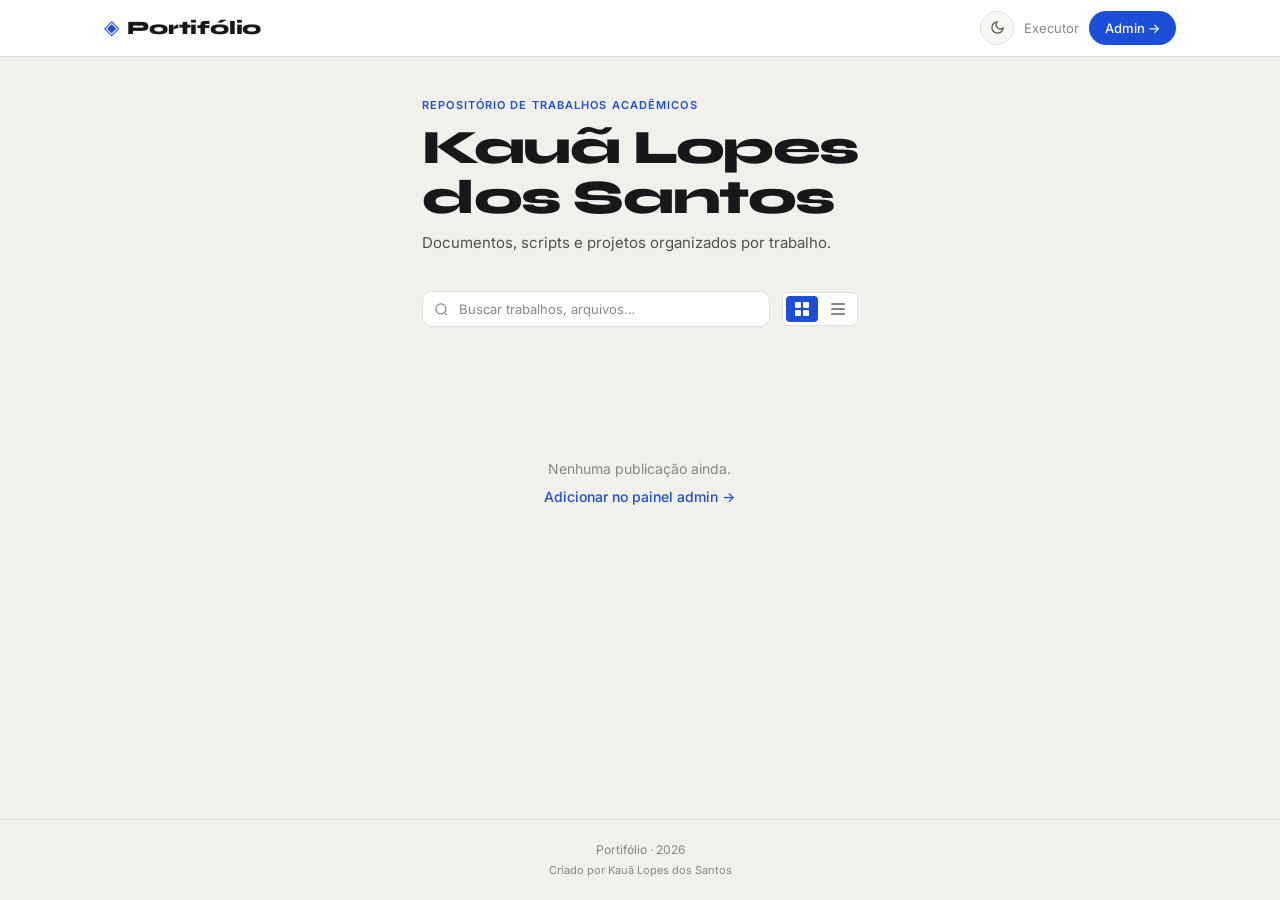
==== commit 20e8048f: "Add files via upload" ====
--- a/index.html
+++ b/index.html
@@ -3,7 +3,7 @@
 <head>
   <meta charset="UTF-8" />
   <meta name="viewport" content="width=device-width, initial-scale=1.0" />
-  <title>Portifólio</title>
+  <title>Portifólio — Kauã Lopes dos Santos</title>
   <link rel="preconnect" href="https://fonts.googleapis.com" />
   <link href="https://fonts.googleapis.com/css2?family=Inter:wght@400;500;600&family=Syne:wght@700;800&display=swap" rel="stylesheet" />
   <link rel="stylesheet" href="assets/css/style.css" />
@@ -22,22 +22,33 @@
           <svg class="icon-moon" width="15" height="15" viewBox="0 0 24 24" fill="none" stroke="currentColor" stroke-width="2"><path d="M21 12.79A9 9 0 1 1 11.21 3 7 7 0 0 0 21 12.79z"/></svg>
           <svg class="icon-sun"  width="15" height="15" viewBox="0 0 24 24" fill="none" stroke="currentColor" stroke-width="2"><circle cx="12" cy="12" r="5"/><line x1="12" y1="1" x2="12" y2="3"/><line x1="12" y1="21" x2="12" y2="23"/><line x1="4.22" y1="4.22" x2="5.64" y2="5.64"/><line x1="18.36" y1="18.36" x2="19.78" y2="19.78"/><line x1="1" y1="12" x2="3" y2="12"/><line x1="21" y1="12" x2="23" y2="12"/><line x1="4.22" y1="19.78" x2="5.64" y2="18.36"/><line x1="18.36" y1="5.64" x2="19.78" y2="4.22"/></svg>
         </button>
-        <a href="admin/index.html" class="nav-admin">Painel Admin →</a>
+        <a href="executor/index.html" class="nav-back">Executor</a>
+        <a href="admin/index.html" class="nav-admin">Admin →</a>
       </nav>
     </div>
   </header>
 
   <main class="container">
+
+    <!-- Hero com nome do autor -->
     <section class="hero">
-      <div class="hero-label">Repositório de trabalhos</div>
-      <h1>Publicações</h1>
-      <p class="hero-sub">Documentos, imagens e arquivos organizados por projeto.</p>
+      <div class="hero-label">Repositório de trabalhos acadêmicos</div>
+      <h1>Kauã Lopes<br>dos Santos</h1>
+      <p class="hero-sub">Documentos, scripts e projetos organizados por trabalho.</p>
     </section>
 
-    <!-- View toggle -->
+    <!-- Toolbar: busca + toggle de view -->
     <div class="toolbar">
-      <div class="filter-bar" id="filterBar">
-        <button class="filter-btn active" data-filter="all">Todos</button>
+      <div class="search-wrap">
+        <svg class="search-icon" width="15" height="15" viewBox="0 0 24 24" fill="none" stroke="currentColor" stroke-width="2">
+          <circle cx="11" cy="11" r="8"/><line x1="21" y1="21" x2="16.65" y2="16.65"/>
+        </svg>
+        <input type="text" id="searchInput" class="search-input" placeholder="Buscar trabalhos, arquivos…" autocomplete="off" />
+        <button class="search-clear" id="searchClear" aria-label="Limpar busca" style="display:none">
+          <svg width="13" height="13" viewBox="0 0 24 24" fill="none" stroke="currentColor" stroke-width="2.5">
+            <line x1="18" y1="6" x2="6" y2="18"/><line x1="6" y1="6" x2="18" y2="18"/>
+          </svg>
+        </button>
       </div>
       <div class="view-toggle">
         <button class="view-btn active" data-view="grid" title="Grade">
@@ -55,8 +66,8 @@
       </div>
     </div>
 
-    <!-- Folders / Projects -->
-    <div id="foldersView"></div>
+    <!-- Trabalhos (grid adaptativo unificado) -->
+    <div id="postsView"></div>
 
     <p class="empty-state" id="emptyState" style="display:none">
       Nenhuma publicação ainda.<br>
@@ -77,7 +88,8 @@
   </div>
 
   <footer class="site-footer">
-    <p>Portifólio · <span id="footerYear"></span><br><small style="font-size:10px;opacity:.6">Criado por Kauã Lopes dos Santos</small></p>
+    <p>Portifólio · <span id="footerYear"></span></p>
+    <p class="footer-author">Criado por Kauã Lopes dos Santos</p>
   </footer>
 
   <script src="assets/js/main.js"></script>
--- a/assets/css/style.css
+++ b/assets/css/style.css
@@ -173,10 +173,10 @@
 }
 .hero h1 {
   font-family: var(--font-display);
-  font-size: 38px;
+  font-size: 48px;
   font-weight: 800;
-  letter-spacing: -.02em;
-  line-height: 1.1;
+  letter-spacing: -.03em;
+  line-height: 1.05;
 }
 .hero-sub {
   color: var(--text-2);
@@ -193,26 +193,49 @@
   gap: 12px;
   flex-wrap: wrap;
 }
-.filter-bar {
-  display: flex;
-  gap: 6px;
-  flex-wrap: wrap;
-}
-.filter-btn {
-  padding: 5px 14px;
-  border-radius: 20px;
-  border: 1px solid var(--border);
+/* ─── Search bar ─────────────────────────────────────────── */
+.search-wrap {
+  flex: 1;
+  max-width: 480px;
+  position: relative;
+  display: flex;
+  align-items: center;
+}
+.search-icon {
+  position: absolute;
+  left: 12px;
+  color: var(--muted);
+  pointer-events: none;
+  flex-shrink: 0;
+}
+.search-input {
+  width: 100%;
+  padding: 9px 36px 9px 36px;
+  border: 1px solid var(--border);
+  border-radius: var(--radius);
   background: var(--surface);
-  color: var(--text-2);
+  color: var(--text);
   font-family: var(--font-body);
-  font-size: 12px;
-  font-weight: 500;
-  cursor: pointer;
-  transition: all .15s;
-  white-space: nowrap;
-}
-.filter-btn:hover { border-color: var(--accent); color: var(--accent); }
-.filter-btn.active { background: var(--accent); border-color: var(--accent); color: #fff; }
+  font-size: 13px;
+  transition: border-color .15s, box-shadow .15s;
+}
+.search-input:focus {
+  outline: none;
+  border-color: var(--accent);
+  box-shadow: 0 0 0 3px rgba(29,78,216,.1);
+}
+.search-input::placeholder { color: var(--muted); }
+.search-clear {
+  position: absolute;
+  right: 10px;
+  width: 20px; height: 20px;
+  border: none; background: none;
+  color: var(--muted); cursor: pointer;
+  display: flex; align-items: center; justify-content: center;
+  border-radius: 50%;
+  transition: background .15s, color .15s;
+}
+.search-clear:hover { background: var(--border); color: var(--text); }
 .view-toggle {
   display: flex;
   gap: 4px;
@@ -234,257 +257,187 @@
 }
 .view-btn.active, .view-btn:hover { background: var(--accent); color: #fff; }
 
-/* ─── Folders outer grid (3 columns) ─────────────────────── */
-#foldersView {
+/* ─── Projects grid (adaptive, auto-fill) ────────────────── */
+.projects-grid {
   display: grid;
-  grid-template-columns: repeat(3, 1fr);
+  grid-template-columns: repeat(auto-fill, minmax(300px, 1fr));
   gap: 20px;
   align-items: start;
 }
 
-/* ─── Folder groups ──────────────────────────────────────── */
-.folder-group {
+/* ─── Project card ───────────────────────────────────────── */
+.project-card {
   background: var(--surface);
   border: 1px solid var(--border);
   border-radius: var(--radius-lg);
   overflow: hidden;
   box-shadow: var(--shadow-sm);
 }
-.folder-header {
-  display: flex;
-  align-items: center;
-  gap: 10px;
-  padding: 14px 16px;
+.project-card-header {
+  padding: 14px 16px 12px;
+  display: flex; align-items: center; gap: 10px;
   border-bottom: 1px solid var(--border);
   background: var(--surface-2);
 }
-.folder-icon {
-  width: 30px;
-  height: 30px;
-  background: var(--accent-lt);
-  border-radius: 7px;
-  display: flex;
-  align-items: center;
-  justify-content: center;
-  font-size: 14px;
-  flex-shrink: 0;
-}
-.folder-name {
-  font-family: var(--font-display);
-  font-size: 15px;
-  font-weight: 700;
-  letter-spacing: -.01em;
+.project-card-icon {
+  width: 30px; height: 30px;
+  background: var(--accent-lt); border-radius: 7px;
+  display: flex; align-items: center; justify-content: center;
+  font-size: 14px; flex-shrink: 0;
+}
+.project-card-meta { flex: 1; min-width: 0; }
+.project-card-name {
+  font-family: var(--font-display); font-size: 14px; font-weight: 700;
+  display: block; white-space: nowrap; overflow: hidden; text-overflow: ellipsis;
+}
+.project-card-count { font-size: 11px; color: var(--muted); }
+.project-tags {
+  padding: 8px 14px; display: flex; flex-wrap: wrap; gap: 5px;
+  border-bottom: 1px solid var(--border); background: var(--surface-2);
+}
+.tag-chip {
+  display: inline-block; padding: 3px 9px; border-radius: 20px;
+  font-size: 11px; font-weight: 600;
+  background: var(--accent-lt); color: var(--accent);
+  border: 1px solid rgba(29,78,216,.2);
   white-space: nowrap;
-  overflow: hidden;
-  text-overflow: ellipsis;
-}
-.folder-count {
-  font-size: 11px;
-  color: var(--muted);
-  background: var(--surface);
-  border: 1px solid var(--border);
-  padding: 2px 7px;
-  border-radius: 20px;
-  margin-left: auto;
-  flex-shrink: 0;
-}
-.folder-cards {
-  padding: 12px;
-  display: flex;
-  flex-direction: column;
-  gap: 8px;
-}
-
-/* ─── Grid (inside folder, when grid view active) ─────────── */
-.posts-grid {
-  padding: 12px;
+}
+.project-files {
   display: grid;
-  grid-template-columns: repeat(auto-fill, minmax(160px, 1fr));
-  gap: 10px;
-}
-
-/* ─── Card ───────────────────────────────────────────────── */
-.post-card {
-  background: var(--surface);
-  border: 1px solid var(--border);
-  border-radius: var(--radius-sm);
-  overflow: visible;
-  box-shadow: var(--shadow-sm);
-  cursor: pointer;
-  transition: transform .18s, box-shadow .18s, border-color .18s;
-  position: relative;
-}
-.post-card:hover {
-  transform: translateY(-2px);
-  box-shadow: var(--shadow);
-  border-color: var(--accent);
-  z-index: 10;
-}
-.card-thumb {
-  width: 100%;
-  height: 110px;
+  grid-template-columns: repeat(auto-fill, minmax(110px, 1fr));
+  gap: 1px;
+  background: var(--border);
+}
+
+/* ─── File card (inside project) ─────────────────────────── */
+.file-card {
+  background: var(--surface); cursor: pointer;
+  position: relative; overflow: visible;
+  transition: background .15s;
+}
+.file-card:hover { background: var(--accent-lt); z-index: 10; }
+.file-card .card-thumb {
+  width: 100%; height: 80px;
   background: var(--surface-2);
-  display: flex;
-  align-items: center;
-  justify-content: center;
-  overflow: hidden;
-  position: relative;
-  border-radius: var(--radius-sm) var(--radius-sm) 0 0;
-}
-.card-thumb img {
-  width: 100%; height: 100%;
-  object-fit: cover;
-  transition: transform .3s;
-}
-.post-card:hover .card-thumb img { transform: scale(1.04); }
-.file-icon-wrap {
-  display: flex;
-  flex-direction: column;
-  align-items: center;
-  gap: 8px;
-}
-.file-icon-big {
-  font-size: 32px;
-  line-height: 1;
-}
+  display: flex; align-items: center; justify-content: center; overflow: hidden;
+}
+.file-card .card-thumb img {
+  width: 100%; height: 100%; object-fit: cover; transition: transform .3s;
+}
+.file-card:hover .card-thumb img { transform: scale(1.05); }
+.file-icon-wrap { display: flex; flex-direction: column; align-items: center; gap: 5px; }
+.file-icon-big { font-size: 26px; line-height: 1; }
 .ext-chip {
-  font-size: 9px;
-  font-weight: 700;
-  letter-spacing: .08em;
-  text-transform: uppercase;
-  background: var(--accent-lt);
-  color: var(--accent);
-  padding: 2px 7px;
-  border-radius: 20px;
-}
-.card-body { padding: 9px 11px 11px; }
-.card-title {
-  font-weight: 600;
-  font-size: 12px;
-  line-height: 1.4;
-  display: -webkit-box;
-  -webkit-line-clamp: 2;
-  -webkit-box-orient: vertical;
-  overflow: hidden;
-  margin-bottom: 6px;
-}
-.card-meta {
-  font-size: 10px;
-  color: var(--muted);
-  display: flex;
-  justify-content: space-between;
-  align-items: center;
-}
-
-/* ─── Hover Preview Popover ──────────────────────────────── */
+  font-size: 9px; font-weight: 700; letter-spacing: .07em; text-transform: uppercase;
+  background: var(--accent-lt); color: var(--accent); padding: 2px 6px; border-radius: 20px;
+}
+.file-card .card-body { padding: 6px 9px 8px; }
+.file-card .card-title {
+  font-weight: 600; font-size: 11px; line-height: 1.35;
+  display: -webkit-box; -webkit-line-clamp: 2; -webkit-box-orient: vertical;
+  overflow: hidden; margin-bottom: 3px;
+}
+.file-card .card-meta { font-size: 10px; color: var(--muted); display: flex; justify-content: space-between; }
+
+/* ─── Hover preview popover ──────────────────────────────── */
 .card-preview-pop {
-  position: absolute;
-  left: calc(100% + 10px);
-  top: 50%;
-  transform: translateY(-50%) scale(.96);
-  width: 280px;
-  background: var(--surface);
-  border: 1px solid var(--border);
-  border-radius: var(--radius);
-  box-shadow: var(--shadow-modal);
-  overflow: hidden;
-  z-index: 200;
-  opacity: 0;
-  pointer-events: none;
-  transition: opacity .18s ease, transform .18s ease;
-}
-/* Flip to left side if near right edge */
-.card-preview-pop.flip-left {
-  left: auto;
-  right: calc(100% + 10px);
-}
-.post-card:hover .card-preview-pop {
-  opacity: 1;
-  pointer-events: none;
-  transform: translateY(-50%) scale(1);
-}
+  position: absolute; left: calc(100% + 10px); top: 50%;
+  transform: translateY(-50%) scale(.95);
+  width: 280px; background: var(--surface);
+  border: 1px solid var(--border); border-radius: var(--radius);
+  box-shadow: var(--shadow-modal); overflow: hidden;
+  z-index: 300; opacity: 0; pointer-events: none;
+  transition: opacity .18s, transform .18s;
+}
+.card-preview-pop.flip-left { left: auto; right: calc(100% + 10px); }
+.file-card:hover .card-preview-pop { opacity: 1; transform: translateY(-50%) scale(1); }
 .pop-header {
-  padding: 9px 12px;
-  border-bottom: 1px solid var(--border);
+  padding: 8px 12px; border-bottom: 1px solid var(--border);
   background: var(--surface-2);
-  display: flex;
-  align-items: center;
-  gap: 7px;
-}
-.pop-header span { font-size: 11px; font-weight: 600; color: var(--text-2); white-space: nowrap; overflow: hidden; text-overflow: ellipsis; }
+  display: flex; align-items: center; gap: 7px;
+  font-size: 11px; font-weight: 600; color: var(--text-2);
+}
+.pop-header span:last-child { white-space: nowrap; overflow: hidden; text-overflow: ellipsis; }
 .pop-body {
-  width: 100%;
-  height: 200px;
-  display: flex;
-  align-items: center;
-  justify-content: center;
-  background: var(--surface-2);
-  overflow: hidden;
-}
-.pop-body iframe {
-  width: 100%; height: 100%;
-  border: none;
-  pointer-events: none;
-}
-.pop-body img {
-  max-width: 100%; max-height: 100%;
-  object-fit: contain;
-}
+  width: 100%; height: 200px;
+  display: flex; align-items: center; justify-content: center;
+  background: var(--surface-2); overflow: hidden;
+}
+.pop-body iframe { width: 100%; height: 100%; border: none; pointer-events: none; }
+.pop-body img { max-width: 100%; max-height: 100%; object-fit: contain; }
 .pop-body pre {
-  margin: 0;
-  padding: 12px;
-  font-family: 'Courier New', monospace;
-  font-size: 10.5px;
-  line-height: 1.6;
-  white-space: pre-wrap;
-  word-break: break-word;
-  overflow: auto;
-  width: 100%; height: 100%;
-  color: var(--text-2);
-  background: var(--surface-2);
-}
+  margin: 0; padding: 10px 12px;
+  font-family: 'Courier New', monospace; font-size: 10px; line-height: 1.6;
+  white-space: pre-wrap; word-break: break-word;
+  overflow: auto; width: 100%; height: 100%;
+  color: var(--text-2); background: var(--surface-2);
+}
+.pop-body .py-preview { background: #1E1E2E !important; color: #CDD6F4 !important; }
 .pop-no-preview {
-  display: flex;
-  flex-direction: column;
-  align-items: center;
-  gap: 8px;
-  color: var(--muted);
-  font-size: 12px;
-}
-.pop-no-preview span { font-size: 32px; }
+  display: flex; flex-direction: column; align-items: center;
+  gap: 7px; color: var(--muted); font-size: 12px;
+}
+.pop-no-preview span:first-child { font-size: 30px; }
+
+/* ─── Python syntax highlight ────────────────────────────── */
+.hl-kw      { color: #CBA6F7; font-weight: 600; }
+.hl-str     { color: #A6E3A1; }
+.hl-cmt     { color: #6C7086; font-style: italic; }
+.hl-num     { color: #FAB387; }
+.hl-builtin { color: #89B4FA; }
+.hl-dec     { color: #F5C2E7; }
+.py-modal-viewer {
+  font-family: 'Courier New', monospace !important;
+  font-size: 13px !important;
+  background: #1E1E2E !important;
+  color: #CDD6F4 !important;
+  line-height: 1.75; white-space: pre-wrap; word-break: break-word;
+}
 
 /* ─── List view ──────────────────────────────────────────── */
-.posts-list { display: flex; flex-direction: column; gap: 6px; }
+.posts-list-outer { display: flex; flex-direction: column; gap: 14px; }
+.project-list-group {
+  background: var(--surface); border: 1px solid var(--border); border-radius: var(--radius); overflow: hidden;
+}
+.project-list-header {
+  padding: 11px 16px; background: var(--surface-2); border-bottom: 1px solid var(--border);
+  display: flex; align-items: center; gap: 8px; flex-wrap: wrap;
+}
+.project-list-icon { font-size: 14px; }
+.project-list-name { font-family: var(--font-display); font-size: 14px; font-weight: 700; }
+.project-count-badge {
+  font-size: 11px; color: var(--muted); background: var(--surface);
+  border: 1px solid var(--border); padding: 1px 7px; border-radius: 20px; margin-right: auto;
+}
 .list-item {
-  background: var(--surface);
-  border: 1px solid var(--border);
-  border-radius: var(--radius-sm);
-  padding: 12px 16px;
-  display: flex;
-  align-items: center;
-  gap: 14px;
-  cursor: pointer;
-  transition: border-color .15s, box-shadow .15s;
-}
-.list-item:hover {
-  border-color: var(--border-strong);
-  box-shadow: var(--shadow-sm);
-}
-.list-icon { font-size: 22px; flex-shrink: 0; }
+  background: var(--surface); border-bottom: 1px solid var(--border);
+  padding: 11px 16px; display: flex; align-items: center; gap: 14px; cursor: pointer;
+  transition: background .15s;
+}
+.list-item:last-child { border-bottom: none; }
+.list-item:hover { background: var(--accent-lt); }
+.list-icon { font-size: 20px; flex-shrink: 0; }
 .list-info { flex: 1; min-width: 0; }
 .list-title { font-size: 13px; font-weight: 600; white-space: nowrap; overflow: hidden; text-overflow: ellipsis; }
 .list-meta { font-size: 11px; color: var(--muted); margin-top: 2px; }
 .list-badge {
-  font-size: 10px;
-  font-weight: 700;
-  text-transform: uppercase;
-  letter-spacing: .06em;
-  padding: 3px 8px;
-  border-radius: 20px;
-  background: var(--surface-2);
-  color: var(--muted);
-  border: 1px solid var(--border);
-  flex-shrink: 0;
+  font-size: 10px; font-weight: 700; text-transform: uppercase; letter-spacing: .06em;
+  padding: 3px 8px; border-radius: 20px; background: var(--surface-2);
+  color: var(--muted); border: 1px solid var(--border); flex-shrink: 0;
+}
+
+/* ─── Footer author ──────────────────────────────────────── */
+.footer-author { font-size: 11px; color: var(--muted); margin-top: 3px; }
+
+/* ─── Responsive ─────────────────────────────────────────── */
+@media (max-width: 700px) {
+  .projects-grid { grid-template-columns: 1fr; }
+  .hero h1 { font-size: 32px; }
+  .card-preview-pop { display: none; }
+  .modal { border-radius: var(--radius); }
+  .auth-card { padding: 28px 20px; }
+  .admin-section { padding: 20px; }
+  .form-row { grid-template-columns: 1fr; }
 }
 
 /* ─── Modal ──────────────────────────────────────────────── */
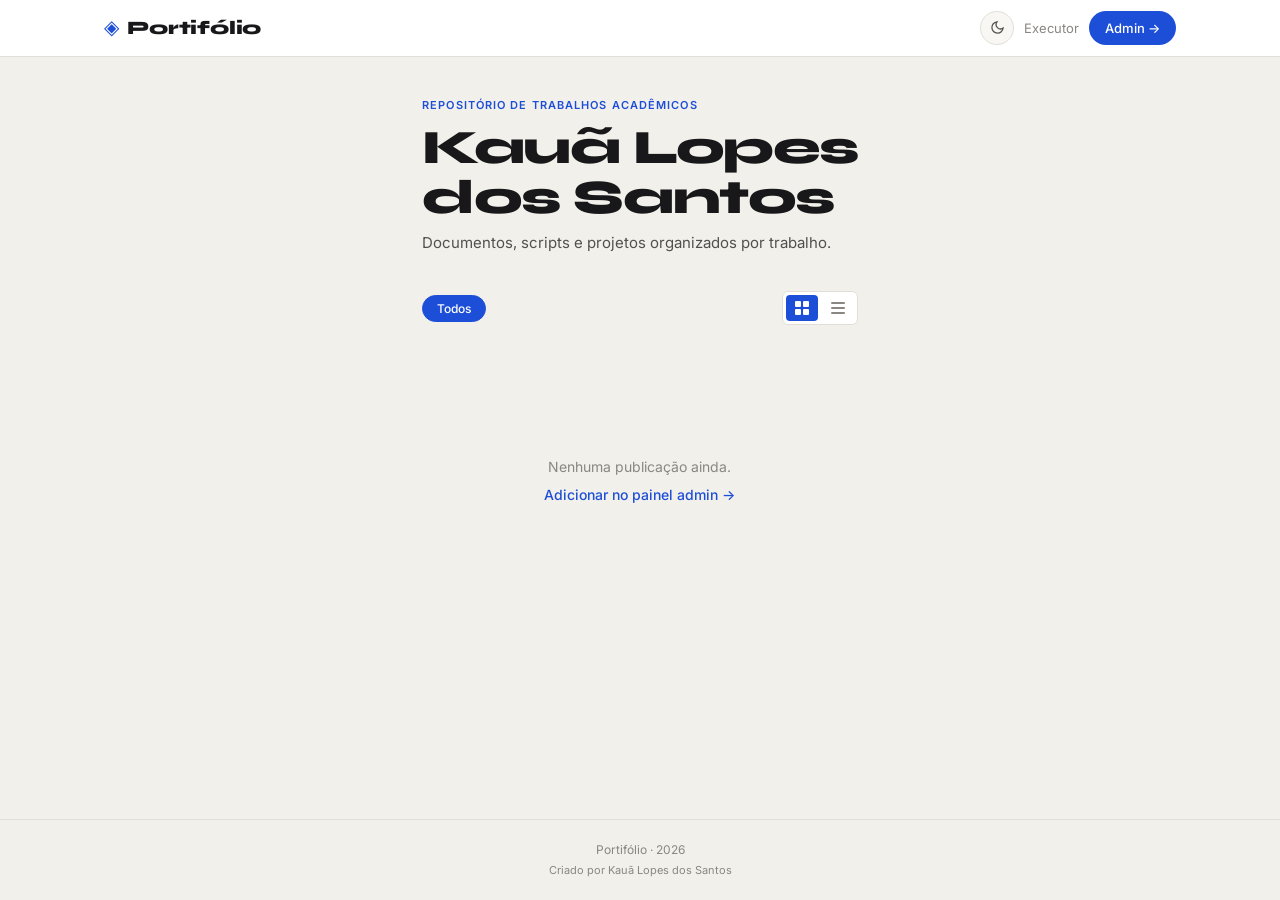
==== commit f4762000: "Add files via upload" ====
--- a/index.html
+++ b/index.html
@@ -37,18 +37,10 @@
       <p class="hero-sub">Documentos, scripts e projetos organizados por trabalho.</p>
     </section>
 
-    <!-- Toolbar: busca + toggle de view -->
+    <!-- Toolbar: filtro por tag + toggle de view -->
     <div class="toolbar">
-      <div class="search-wrap">
-        <svg class="search-icon" width="15" height="15" viewBox="0 0 24 24" fill="none" stroke="currentColor" stroke-width="2">
-          <circle cx="11" cy="11" r="8"/><line x1="21" y1="21" x2="16.65" y2="16.65"/>
-        </svg>
-        <input type="text" id="searchInput" class="search-input" placeholder="Buscar trabalhos, arquivos…" autocomplete="off" />
-        <button class="search-clear" id="searchClear" aria-label="Limpar busca" style="display:none">
-          <svg width="13" height="13" viewBox="0 0 24 24" fill="none" stroke="currentColor" stroke-width="2.5">
-            <line x1="18" y1="6" x2="6" y2="18"/><line x1="6" y1="6" x2="18" y2="18"/>
-          </svg>
-        </button>
+      <div class="filter-bar" id="filterBar">
+        <button class="filter-btn active" data-filter="all">Todos</button>
       </div>
       <div class="view-toggle">
         <button class="view-btn active" data-view="grid" title="Grade">
--- a/assets/css/style.css
+++ b/assets/css/style.css
@@ -193,49 +193,26 @@
   gap: 12px;
   flex-wrap: wrap;
 }
-/* ─── Search bar ─────────────────────────────────────────── */
-.search-wrap {
-  flex: 1;
-  max-width: 480px;
-  position: relative;
-  display: flex;
-  align-items: center;
-}
-.search-icon {
-  position: absolute;
-  left: 12px;
-  color: var(--muted);
-  pointer-events: none;
-  flex-shrink: 0;
-}
-.search-input {
-  width: 100%;
-  padding: 9px 36px 9px 36px;
-  border: 1px solid var(--border);
-  border-radius: var(--radius);
+.filter-bar {
+  display: flex;
+  gap: 6px;
+  flex-wrap: wrap;
+}
+.filter-btn {
+  padding: 5px 14px;
+  border-radius: 20px;
+  border: 1px solid var(--border);
   background: var(--surface);
-  color: var(--text);
+  color: var(--text-2);
   font-family: var(--font-body);
-  font-size: 13px;
-  transition: border-color .15s, box-shadow .15s;
-}
-.search-input:focus {
-  outline: none;
-  border-color: var(--accent);
-  box-shadow: 0 0 0 3px rgba(29,78,216,.1);
-}
-.search-input::placeholder { color: var(--muted); }
-.search-clear {
-  position: absolute;
-  right: 10px;
-  width: 20px; height: 20px;
-  border: none; background: none;
-  color: var(--muted); cursor: pointer;
-  display: flex; align-items: center; justify-content: center;
-  border-radius: 50%;
-  transition: background .15s, color .15s;
-}
-.search-clear:hover { background: var(--border); color: var(--text); }
+  font-size: 12px;
+  font-weight: 500;
+  cursor: pointer;
+  transition: all .15s;
+  white-space: nowrap;
+}
+.filter-btn:hover { border-color: var(--accent); color: var(--accent); }
+.filter-btn.active { background: var(--accent); border-color: var(--accent); color: #fff; }
 .view-toggle {
   display: flex;
   gap: 4px;
